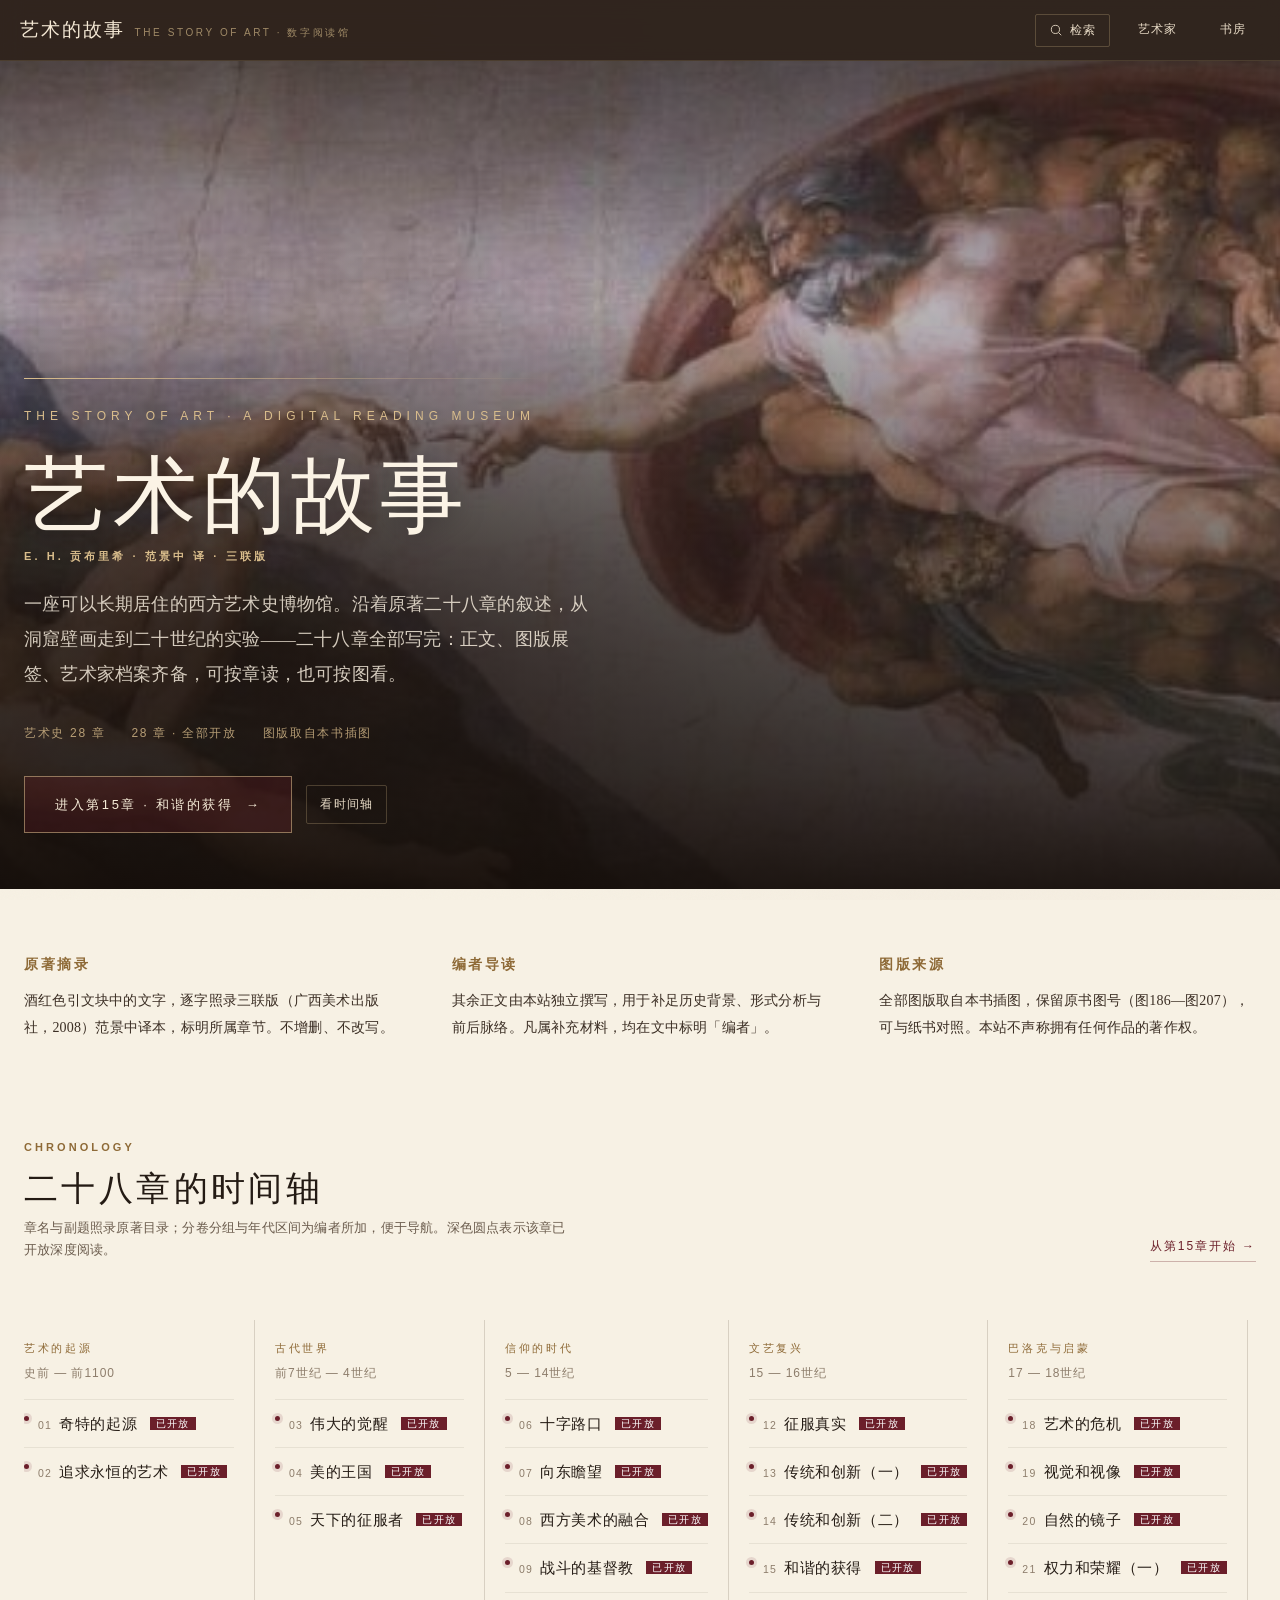
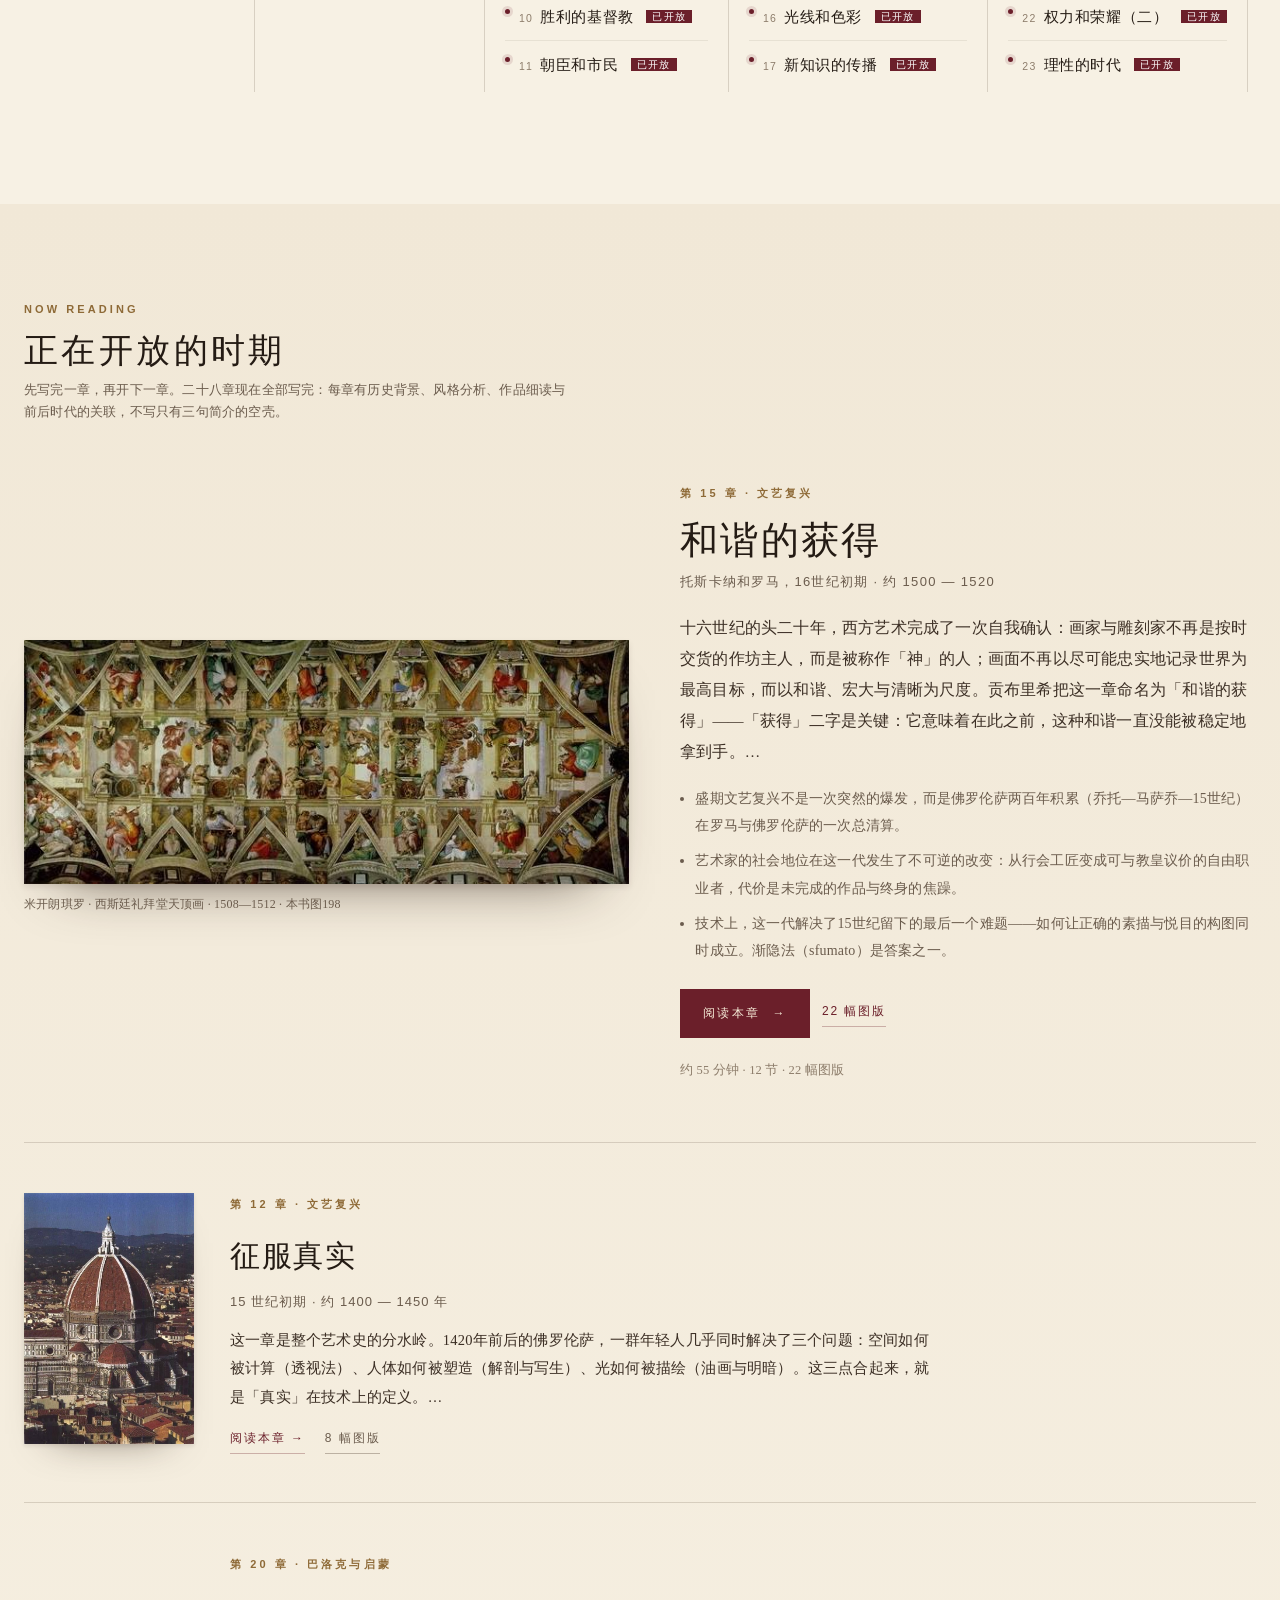
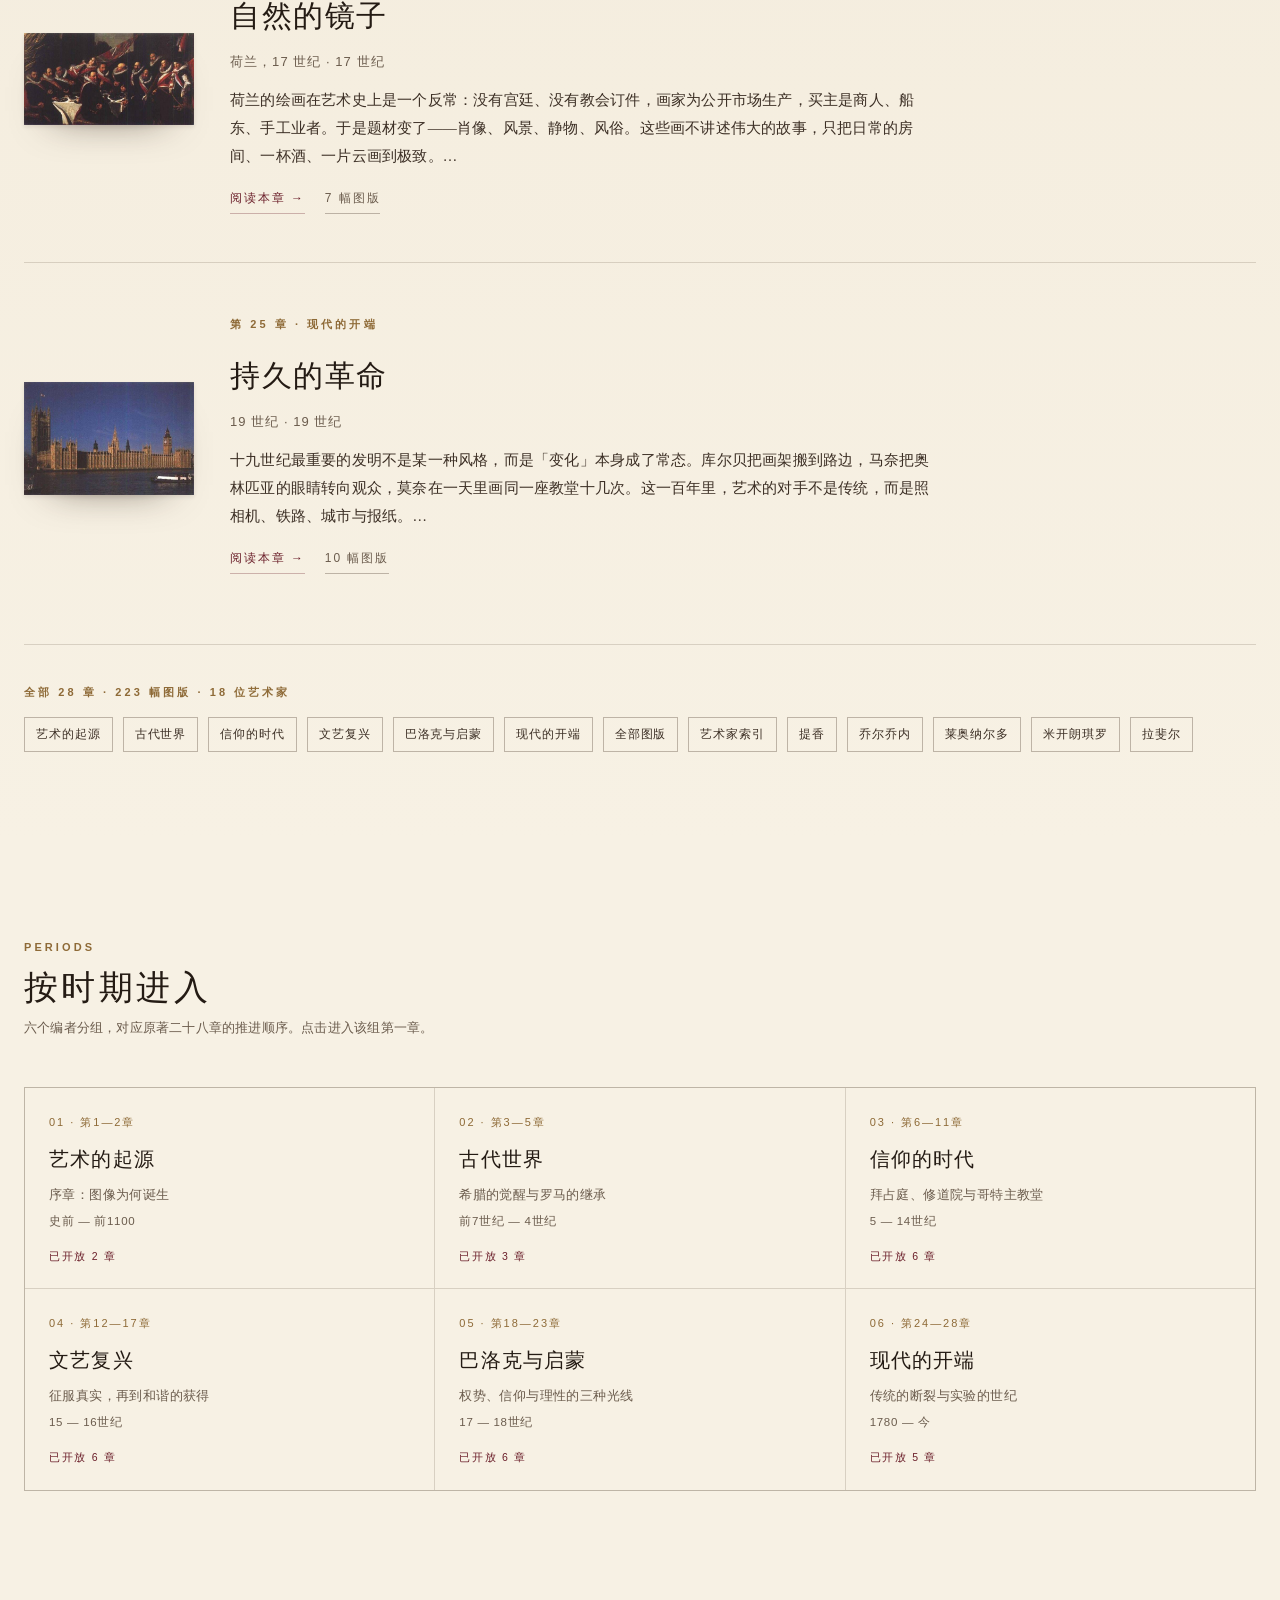
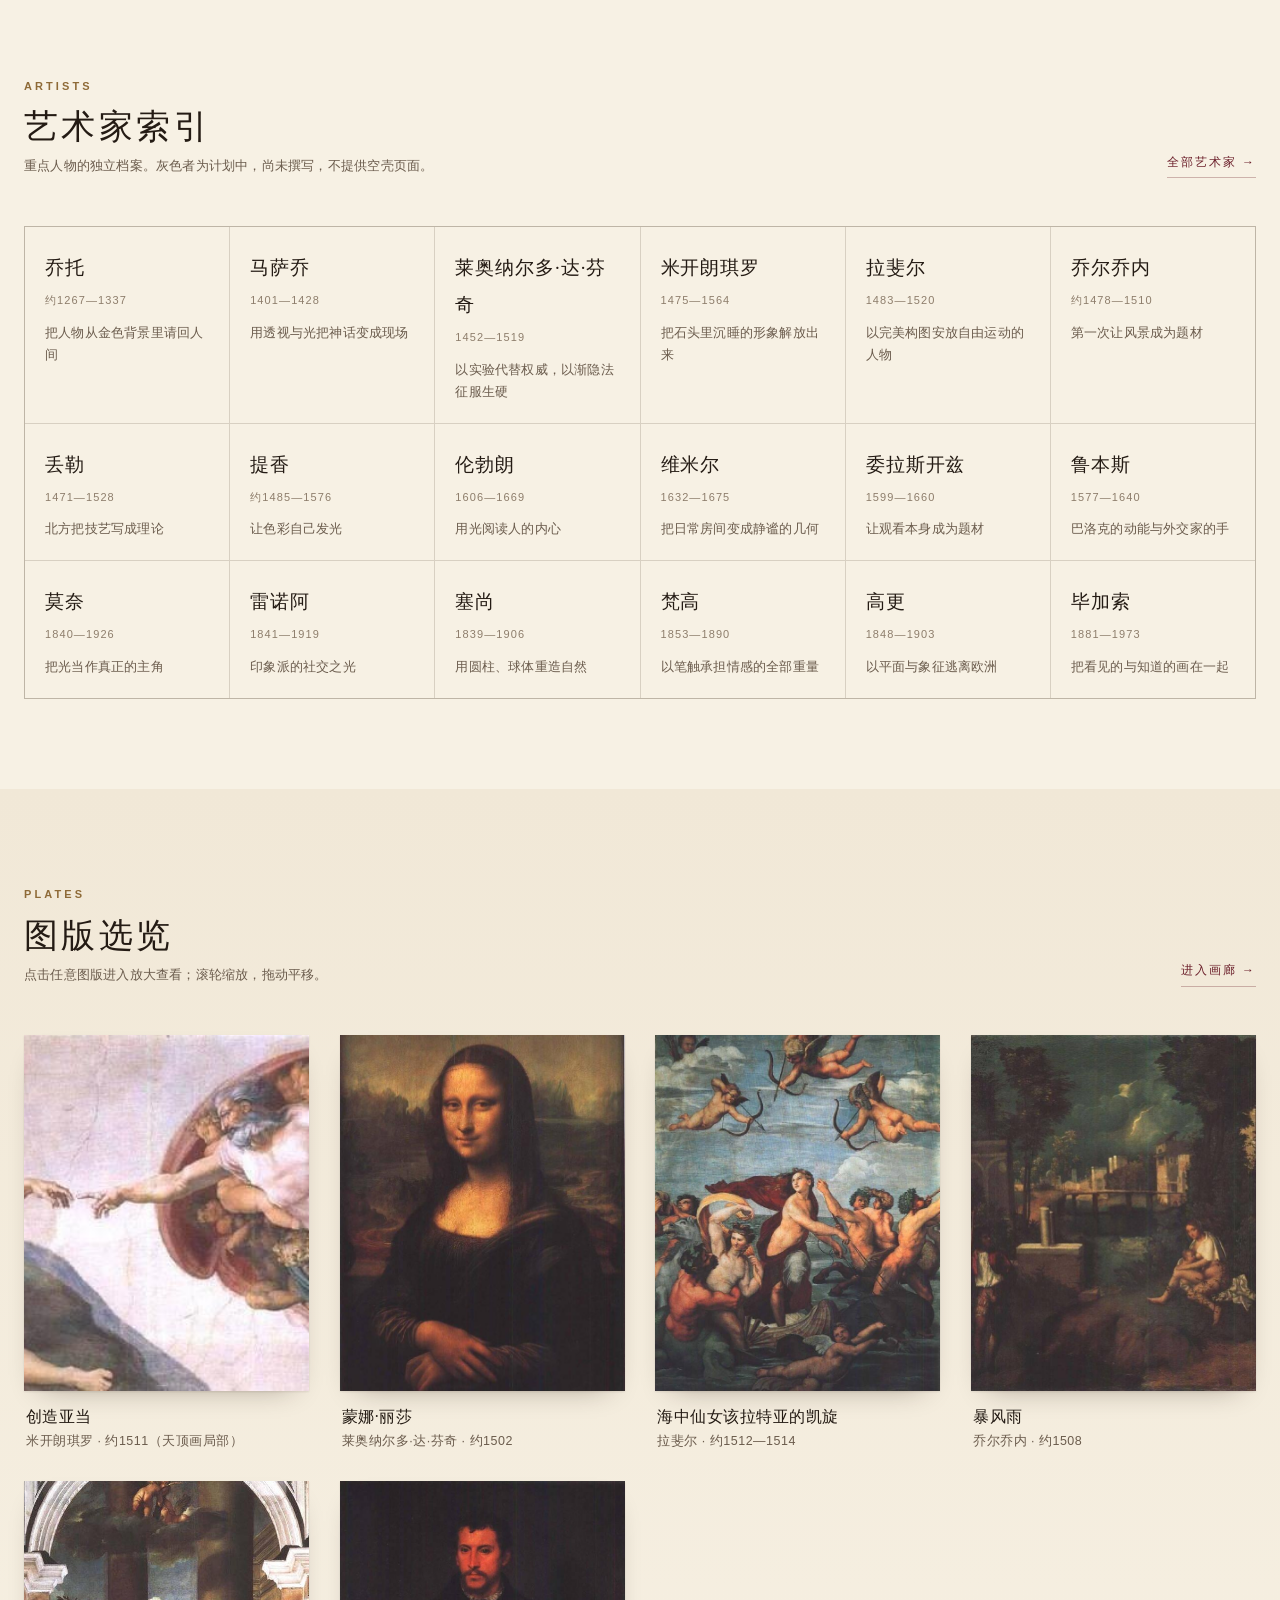
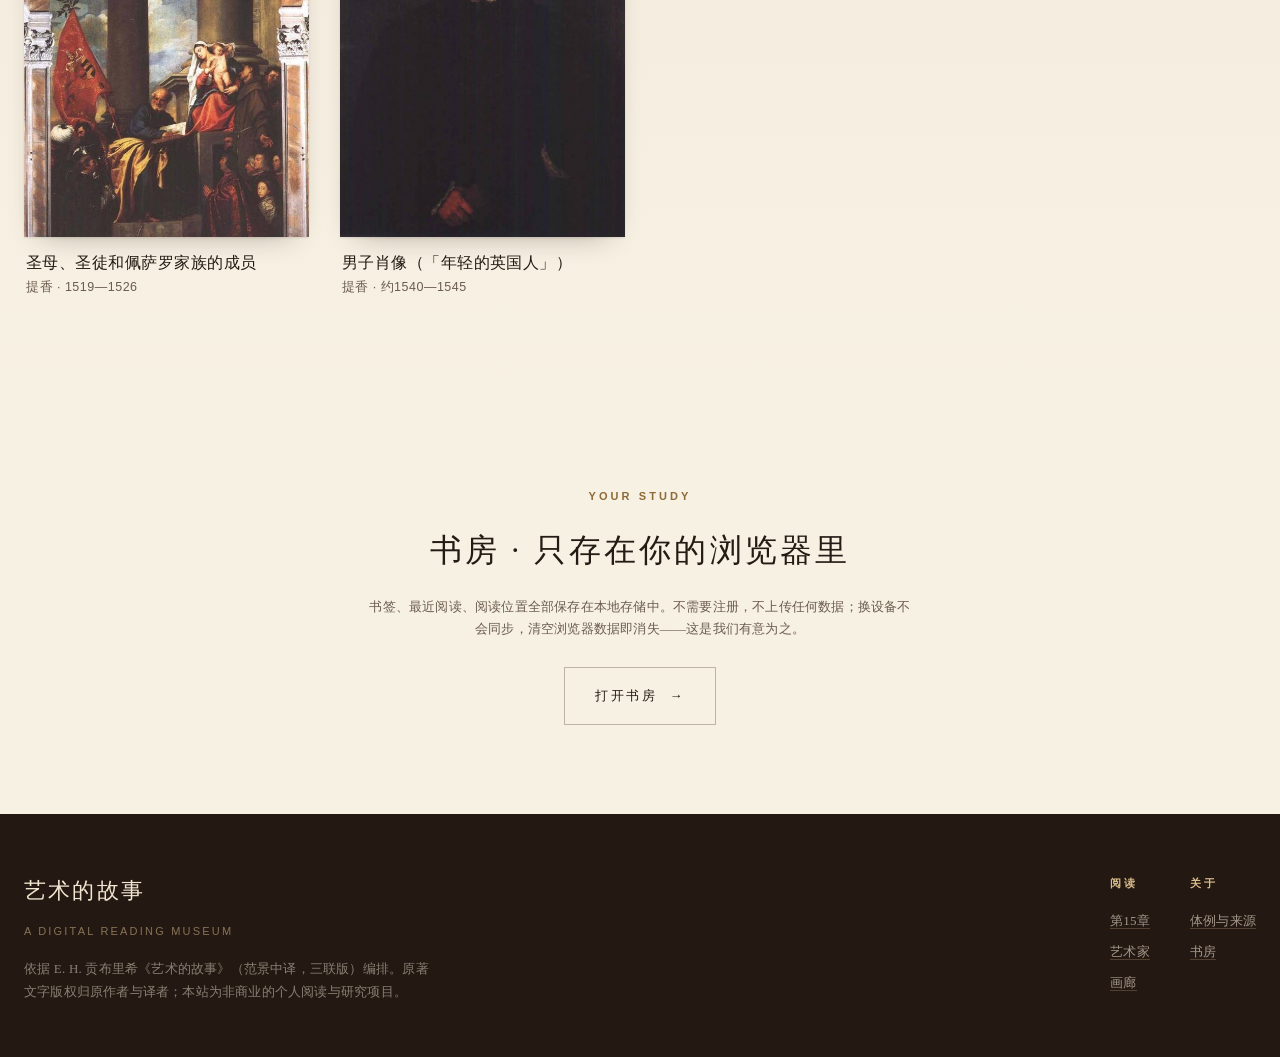
==== index.html @ c61e233a "《艺术的故事》数字阅读馆：二十八章全文与 223 幅图版 - 28 章正文约 6.4 万字：第15、16章为精读（含原著逐字引文），其余二十六章为导读 - 223 幅图版逐幅编目（作者、年代、材质、现" ====
<!DOCTYPE html>
<html lang="zh-CN">
<head>
<meta charset="utf-8">
<meta name="viewport" content="width=device-width,initial-scale=1,viewport-fit=cover">
<title>艺术的故事 · 西方艺术史数字阅读馆</title>
<meta name="description" content="以 E. H. 贡布里希《艺术的故事》为骨架的西方艺术史数字阅读馆：原著摘录、编者导读与博物馆图版。">
<link rel="icon" href="data:image/svg+xml,%3Csvg xmlns='http://www.w3.org/2000/svg' viewBox='0 0 32 32'%3E%3Crect width='32' height='32' fill='%23241812'/%3E%3Ctext x='16' y='23' font-family='Georgia,serif' font-size='20' fill='%23d9bd8c' text-anchor='middle'%3EA%3C/text%3E%3C/svg%3E">
<link rel="stylesheet" href="css/style.css">
</head>
<body>

<div data-topbar></div>

<!-- ============ 封面 ============ -->
<header class="hero">
  <div class="hero__bg">
    <img src="img/ch15/fig200.jpg" alt="米开朗琪罗《创造亚当》，西斯廷礼拜堂天顶画局部" fetchpriority="high">
  </div>
  <div class="hero__inner">
    <div class="hero__rule"></div>
    <p class="hero__latin">The Story of Art · A Digital Reading Museum</p>
    <h1>艺术的故事</h1>
    <p class="eyebrow eyebrow--light" style="margin:0 0 20px">E. H. 贡布里希 · 范景中 译 · 三联版</p>
    <p class="hero__lead">一座可以长期居住的西方艺术史博物馆。沿着原著二十八章的叙述，从洞窟壁画走到二十世纪的实验——二十八章全部写完：正文、图版展签、艺术家档案齐备，可按章读，也可按图看。</p>
    <div class="hero__meta">
      <span>艺术史 28 章</span>
      <span>28 章 · 全部开放</span>
      <span>图版取自本书插图</span>
    </div>
    <div style="margin-top:30px;display:flex;gap:14px;flex-wrap:wrap;align-items:center">
      <a class="cta" href="read.html?id=15">进入第15章 · 和谐的获得 <span class="cta__arrow">→</span></a>
      <a class="tbtn" href="#timeline" style="color:#e9dcc7">看时间轴</a>
    </div>
  </div>
</header>

<!-- ============ 体例说明 ============ -->
<section class="section" style="padding-top:clamp(38px,5vw,62px);padding-bottom:0">
  <div class="wrap">
    <div class="colophon">
      <div>
        <h3>原著摘录</h3>
        <p>酒红色引文块中的文字，逐字照录三联版（广西美术出版社，2008）范景中译本，标明所属章节。不增删、不改写。</p>
      </div>
      <div>
        <h3>编者导读</h3>
        <p>其余正文由本站独立撰写，用于补足历史背景、形式分析与前后脉络。凡属补充材料，均在文中标明「编者」。</p>
      </div>
      <div>
        <h3>图版来源</h3>
        <p>全部图版取自本书插图，保留原书图号（图186—图207），可与纸书对照。本站不声称拥有任何作品的著作权。</p>
      </div>
    </div>
  </div>
</section>

<!-- ============ 时间轴 ============ -->
<section class="section" id="timeline">
  <div class="wrap">
    <div class="sec-head">
      <div>
        <p class="eyebrow">Chronology</p>
        <h2>二十八章的时间轴</h2>
        <p class="small">章名与副题照录原著目录；分卷分组与年代区间为编者所加，便于导航。深色圆点表示该章已开放深度阅读。</p>
      </div>
      <a class="sec-link" href="read.html?id=15">从第15章开始 →</a>
    </div>
    <div class="timeline"><div class="tl-scroll" id="timelineScroll"></div></div>
  </div>
</section>

<!-- ============ 已开放 ============ -->
<section class="section section--tint">
  <div class="wrap">
    <div class="sec-head">
      <div>
        <p class="eyebrow">Now Reading</p>
        <h2>正在开放的时期</h2>
        <p class="small">先写完一章，再开下一章。二十八章现在全部写完：每章有历史背景、风格分析、作品细读与前后时代的关联，不写只有三句简介的空壳。</p>
      </div>
    </div>
    <div id="openChapter"></div>
  </div>
</section>

<!-- ============ 时期入口 ============ -->
<section class="section">
  <div class="wrap">
    <div class="sec-head">
      <div>
        <p class="eyebrow">Periods</p>
        <h2>按时期进入</h2>
        <p class="small">六个编者分组，对应原著二十八章的推进顺序。点击进入该组第一章。</p>
      </div>
    </div>
    <div class="periods" id="periodGrid"></div>
  </div>
</section>

<!-- ============ 继续阅读 ============ -->
<section class="section" id="continueSection" style="display:none;padding-top:0">
  <div class="wrap">
    <div class="sec-head">
      <div>
        <p class="eyebrow">Continue</p>
        <h2>继续阅读</h2>
      </div>
      <a class="sec-link" href="study.html">书房 →</a>
    </div>
    <div id="continueList"></div>
  </div>
</section>

<!-- ============ 艺术家 ============ -->
<section class="section">
  <div class="wrap">
    <div class="sec-head">
      <div>
        <p class="eyebrow">Artists</p>
        <h2>艺术家索引</h2>
        <p class="small">重点人物的独立档案。灰色者为计划中，尚未撰写，不提供空壳页面。</p>
      </div>
      <a class="sec-link" href="artists.html">全部艺术家 →</a>
    </div>
    <div class="people" id="peopleList"></div>
  </div>
</section>

<!-- ============ 作品 ============ -->
<section class="section section--tint">
  <div class="wrap">
    <div class="sec-head">
      <div>
        <p class="eyebrow">Plates</p>
        <h2>图版选览</h2>
        <p class="small">点击任意图版进入放大查看；滚轮缩放，拖动平移。</p>
      </div>
      <a class="sec-link" href="gallery.html?ch=15">进入画廊 →</a>
    </div>
    <div class="plate-grid" id="plateGrid"></div>
  </div>
</section>

<!-- ============ 书房 ============ -->
<section class="section">
  <div class="wrap wrap--narrow" style="text-align:center">
    <p class="eyebrow">Your Study</p>
    <h2 style="font-size:clamp(24px,3vw,32px);font-weight:400;letter-spacing:.1em;margin:12px 0 14px">书房 · 只存在你的浏览器里</h2>
    <p class="small" style="max-width:34rem;margin:0 auto 26px">书签、最近阅读、阅读位置全部保存在本地存储中。不需要注册，不上传任何数据；换设备不会同步，清空浏览器数据即消失——这是我们有意为之。</p>
    <a class="cta" href="study.html" style="border-color:var(--line-strong);color:var(--ink);background:none">打开书房 <span class="cta__arrow">→</span></a>
  </div>
</section>

<footer class="foot">
  <div class="foot__inner">
    <div>
      <div class="foot__t">艺术的故事</div>
      <div class="foot__s">A DIGITAL READING MUSEUM</div>
      <p class="small" style="color:rgba(240,229,211,.5);max-width:26rem;margin-top:16px">依据 E. H. 贡布里希《艺术的故事》（范景中译，三联版）编排。原著文字版权归原作者与译者；本站为非商业的个人阅读与研究项目。</p>
    </div>
    <div style="display:flex;gap:40px;flex-wrap:wrap;font-size:13px;line-height:2.4">
      <div>
        <div class="eyebrow eyebrow--light" style="margin-bottom:8px">阅读</div>
        <a href="read.html?id=15">第15章</a><br>
        <a href="artists.html">艺术家</a><br>
        <a href="gallery.html">画廊</a>
      </div>
      <div>
        <div class="eyebrow eyebrow--light" style="margin-bottom:8px">关于</div>
        <a href="about.html">体例与来源</a><br>
        <a href="study.html">书房</a>
      </div>
    </div>
  </div>
</footer>

<script src="js/data/meta.js"></script>
<script src="js/data/works-more.js"></script>
<script src="js/data/ch01-03.js"></script>
<script src="js/data/ch04-06.js"></script>
<script src="js/data/ch07-09.js"></script>
<script src="js/data/ch10-12.js"></script>
<script src="js/data/ch13-14-17.js"></script>
<script src="js/data/ch18-20.js"></script>
<script src="js/data/ch21-23.js"></script>
<script src="js/data/ch24-26.js"></script>
<script src="js/data/ch27-28.js"></script>
<script src="js/data/artists-more1.js"></script>
<script src="js/data/artists-more2.js"></script>
<script src="js/data/ch15.js"></script>
<script src="js/data/ch15-s1.js"></script>
<script src="js/data/ch15-s2.js"></script>
<script src="js/data/ch15-s3.js"></script>
<script src="js/data/ch16.js"></script>
<script src="js/data/ch16-s1.js"></script>
<script src="js/data/ch16-s2.js"></script>
<script src="js/data/artists-deep.js"></script>
<script src="js/core.js"></script>
<script src="js/page-home.js"></script>
</body>
</html>
---- css/style.css ----
/* ============================================================
   《艺术的故事》数字阅读馆 — 视觉系统
   深胡桃木 / 暖白纸 / 酒红 / 古典金；衬线排印；博物馆展签
   ============================================================ */

:root{
  --ink:#241b14;
  --ink-2:#3c2f25;
  --ink-soft:#6b5c4d;
  --ink-faint:#8d7d6b;

  --paper:#f7f1e4;
  --paper-2:#f1e8d7;
  --paper-3:#e8dbc5;

  --walnut:#241812;
  --walnut-2:#2f2017;
  --walnut-3:#3d2b1f;
  --walnut-line:rgba(217,189,140,.16);

  --burgundy:#6b1f2a;
  --burgundy-2:#521620;
  --gold:#b3894f;
  --gold-2:#d9bd8c;
  --gold-3:#8e6a37;

  --line:rgba(58,38,24,.16);
  --line-strong:rgba(58,38,24,.30);

  --serif:"Georgia","Times New Roman","Songti SC","Source Han Serif SC","Noto Serif SC","SimSun",serif;
  --sans:"Helvetica Neue","Segoe UI","PingFang SC","Microsoft YaHei",sans-serif;
  --kai:"Kaiti SC","KaiTi","STKaiti",var(--serif);

  --measure:38rem;
  --ease:cubic-bezier(.22,.61,.36,1);
}

*,*::before,*::after{box-sizing:border-box;}

html{-webkit-text-size-adjust:100%;scroll-behavior:smooth;}
@media (prefers-reduced-motion:reduce){html{scroll-behavior:auto;}}

body{
  margin:0;
  background:var(--paper);
  color:var(--ink);
  font-family:var(--serif);
  font-size:17px;
  line-height:1.95;
  letter-spacing:.012em;
  text-rendering:optimizeLegibility;
  -webkit-font-smoothing:antialiased;
}

img{max-width:100%;display:block;}
a{color:inherit;text-decoration:none;}
button{font-family:inherit;font-size:inherit;color:inherit;background:none;border:0;cursor:pointer;padding:0;}
::selection{background:rgba(107,31,42,.16);}

/* 纸纹 */
body::before{
  content:"";
  position:fixed;inset:0;
  pointer-events:none;z-index:0;
  opacity:.5;
  background-image:
    radial-gradient(circle at 18% 12%, rgba(179,137,79,.05), transparent 40%),
    radial-gradient(circle at 82% 78%, rgba(107,31,42,.04), transparent 45%),
    url("data:image/svg+xml,%3Csvg xmlns='http://www.w3.org/2000/svg' width='120' height='120'%3E%3Cfilter id='n'%3E%3CfeTurbulence type='fractalNoise' baseFrequency='.85' numOctaves='3'/%3E%3C/filter%3E%3Crect width='120' height='120' filter='url(%23n)' opacity='.05'/%3E%3C/svg%3E");
}

/* ---------- 通用排印 ---------- */
.eyebrow{
  font-family:var(--sans);
  font-size:11px;
  letter-spacing:.28em;
  text-transform:uppercase;
  color:var(--gold-3);
  font-weight:600;
}
.eyebrow--light{color:var(--gold-2);}

.rule{height:1px;background:var(--line);border:0;margin:0;}
.rule--short{width:64px;height:1px;background:var(--gold);border:0;margin:28px 0;}

.small{font-size:13px;line-height:1.75;color:var(--ink-soft);}

/* ---------- 顶栏 ---------- */
.topbar{
  position:sticky;top:0;z-index:60;
  background:rgba(36,24,18,.94);
  backdrop-filter:blur(10px) saturate(1.1);
  border-bottom:1px solid var(--walnut-line);
  color:#efe3cf;
}
.topbar__inner{
  max-width:1600px;margin:0 auto;
  display:flex;align-items:center;gap:14px;
  padding:0 20px;height:60px;
}
.brand{display:flex;align-items:baseline;gap:10px;min-width:0;}
.brand__mark{
  font-family:var(--serif);font-size:19px;letter-spacing:.10em;
  color:#f4e8d4;white-space:nowrap;
}
.brand__sub{
  font-family:var(--sans);font-size:10px;letter-spacing:.26em;text-transform:uppercase;
  color:rgba(217,189,140,.66);white-space:nowrap;
}
.topbar__spacer{flex:1;}

.tbtn{
  display:inline-flex;align-items:center;gap:7px;
  padding:7px 13px;border:1px solid rgba(217,189,140,.26);
  color:#e9dcc7;border-radius:2px;
  font-family:var(--sans);font-size:12px;letter-spacing:.10em;
  transition:.25s var(--ease);
}
.tbtn:hover{background:rgba(217,189,140,.12);border-color:rgba(217,189,140,.5);}
.tbtn--ghost{border-color:transparent;}
.tbtn svg{width:14px;height:14px;stroke:currentColor;fill:none;stroke-width:1.5;}

.progressbar{
  position:fixed;top:0;left:0;height:2px;width:0;z-index:70;
  background:linear-gradient(90deg,var(--gold-3),var(--gold-2));
  box-shadow:0 0 12px rgba(217,189,140,.5);
  transition:width .1s linear;
}

/* ---------- 封面 ---------- */
.hero{
  position:relative;min-height:min(92vh,860px);
  background:var(--walnut);color:#f6ecdc;
  display:flex;align-items:flex-end;
  overflow:hidden;
}
.hero__bg{position:absolute;inset:0;}
.hero__bg img{
  width:100%;height:100%;object-fit:cover;
  object-position:50% 42%;
  filter:saturate(.92) contrast(1.02) brightness(.86);
  transform:scale(1.03);
}
.hero__bg::after{
  content:"";position:absolute;inset:0;
  background:
    linear-gradient(180deg,rgba(20,13,9,.66) 0%,rgba(20,13,9,.18) 30%,rgba(20,13,9,.55) 66%,rgba(20,13,9,.95) 100%),
    radial-gradient(120% 80% at 20% 70%,rgba(36,24,18,.75),transparent 60%);
}
.hero__inner{
  position:relative;z-index:2;
  max-width:1600px;margin:0 auto;width:100%;
  padding:0 24px 56px;
}
.hero__rule{width:100%;max-width:520px;height:1px;background:linear-gradient(90deg,var(--gold-2),transparent);margin-bottom:26px;}
.hero h1{
  font-size:clamp(38px,7vw,84px);
  line-height:1.06;letter-spacing:.06em;margin:0 0 6px;
  font-weight:400;color:#fbf3e5;
  text-shadow:0 2px 30px rgba(0,0,0,.4);
}
.hero__latin{
  font-family:var(--sans);font-size:clamp(10px,1.2vw,12px);
  letter-spacing:.42em;text-transform:uppercase;color:var(--gold-2);
  margin:0 0 22px;
}
.hero__lead{
  max-width:36rem;font-size:clamp(15px,1.6vw,17.5px);
  line-height:2;color:rgba(246,236,220,.84);margin:0 0 30px;
}
.hero__meta{display:flex;flex-wrap:wrap;gap:10px 26px;align-items:center;}
.hero__meta span{font-family:var(--sans);font-size:12px;letter-spacing:.14em;color:rgba(217,189,140,.8);}

.cta{
  display:inline-flex;align-items:center;gap:12px;
  padding:15px 30px;border:1px solid rgba(217,189,140,.55);
  color:#f8eeda;font-family:var(--sans);font-size:13px;letter-spacing:.2em;
  background:rgba(107,31,42,.28);
  transition:.3s var(--ease);
}
.cta:hover{background:var(--burgundy);border-color:var(--gold-2);letter-spacing:.24em;}
.cta__arrow{transition:transform .3s var(--ease);}
.cta:hover .cta__arrow{transform:translateX(4px);}

/* ---------- 通用区块 ---------- */
.wrap{max-width:1280px;margin:0 auto;padding:0 24px;}
.wrap--narrow{max-width:860px;}
.section{padding:clamp(52px,7vw,96px) 0;}
.section--tint{background:linear-gradient(180deg,var(--paper-2),var(--paper));}

.sec-head{display:flex;align-items:flex-end;justify-content:space-between;gap:24px;margin-bottom:clamp(28px,4vw,48px);}
.sec-head h2{
  font-size:clamp(24px,3vw,34px);font-weight:400;letter-spacing:.1em;margin:8px 0 0;line-height:1.3;
}
.sec-head p{margin:6px 0 0;max-width:34rem;}
.sec-link{
  font-family:var(--sans);font-size:12px;letter-spacing:.16em;color:var(--burgundy);
  border-bottom:1px solid rgba(107,31,42,.3);padding-bottom:3px;white-space:nowrap;
}
.sec-link:hover{border-color:var(--burgundy);}

/* ---------- 时间轴 ---------- */
.timeline{position:relative;padding:10px 0 4px;}
.tl-scroll{
  display:flex;gap:0;overflow-x:auto;scrollbar-width:thin;
  padding-bottom:18px;
  scroll-snap-type:x proximity;
}
.tl-scroll::-webkit-scrollbar{height:4px;}
.tl-scroll::-webkit-scrollbar-thumb{background:var(--line-strong);}
.tl-era{
  flex:0 0 auto;min-width:230px;padding:18px 20px 4px;
  border-left:1px solid var(--line);
  scroll-snap-align:start;
}
.tl-era:first-child{border-left:0;padding-left:0;}
.tl-era__name{
  font-family:var(--sans);font-size:10.5px;letter-spacing:.26em;text-transform:uppercase;
  color:var(--gold-3);margin-bottom:3px;
}
.tl-era__years{font-size:12px;color:var(--ink-faint);font-family:var(--sans);letter-spacing:.08em;margin-bottom:14px;}
.tl-item{
  display:block;padding:7px 0 7px 14px;position:relative;
  border-top:1px solid rgba(58,38,24,.08);
  transition:.2s var(--ease);
}
.tl-item::before{
  content:"";position:absolute;left:0;top:16px;width:5px;height:5px;border-radius:50%;
  background:var(--line-strong);
}
.tl-item:hover{padding-left:20px;}
.tl-item:hover .tl-item__title{color:var(--burgundy);}
.tl-item--live::before{background:var(--burgundy);box-shadow:0 0 0 3px rgba(107,31,42,.12);}
.tl-item__no{font-family:var(--sans);font-size:10.5px;letter-spacing:.12em;color:var(--ink-faint);margin-right:7px;}
.tl-item__title{font-size:15px;letter-spacing:.04em;transition:color .2s;}
.tl-item--soon .tl-item__title{color:var(--ink-faint);}
.tl-item__badge{
  font-family:var(--sans);font-size:9.5px;letter-spacing:.14em;color:#fff;
  background:var(--burgundy);padding:1px 6px;margin-left:8px;vertical-align:2px;
}
.tl-item__badge--soon{background:rgba(58,38,24,.22);}

.tl-axis{position:relative;height:26px;margin-top:6px;}
.tl-axis__line{position:absolute;left:0;right:0;top:12px;height:1px;background:var(--line-strong);}

/* ---------- 时期入口（横向索引） ---------- */
.periods{display:grid;grid-template-columns:repeat(3,1fr);gap:1px;background:var(--line);border:1px solid var(--line);}
.period{
  position:relative;padding:24px 24px 22px;
  background:var(--paper);display:flex;flex-direction:column;gap:6px;
  transition:background .25s var(--ease);
}
.period:hover{background:var(--paper-2);}
.period__no{font-family:var(--sans);font-size:11px;letter-spacing:.18em;color:var(--gold-3);}
.period__title{font-size:20px;letter-spacing:.06em;}
.period__sub{font-size:13px;color:var(--ink-soft);font-family:var(--sans);letter-spacing:.03em;line-height:1.6;}
.period__state{
  margin-top:10px;font-family:var(--sans);font-size:10.5px;letter-spacing:.16em;
  color:var(--burgundy);
}
.period--soon .period__title{color:var(--ink-soft);}
.period--soon .period__state{color:var(--ink-faint);}
a.period:hover .period__title{color:var(--burgundy);}

/* ---------- 卡片：作品 / 艺术家（克制的展签式） ---------- */
.plate-grid{display:grid;grid-template-columns:repeat(auto-fill,minmax(260px,1fr));gap:clamp(18px,2.4vw,34px);}
.plate{cursor:pointer;background:none;border:0;text-align:left;padding:0;display:block;}
.plate__frame{
  position:relative;overflow:hidden;background:#e6dac6;
  box-shadow:0 1px 2px rgba(40,25,15,.10),0 12px 28px -18px rgba(40,25,15,.45);
}
.plate__frame img{
  width:100%;height:100%;object-fit:cover;
  transition:transform .7s var(--ease),filter .5s;
}
.plate:hover .plate__frame img{transform:scale(1.035);}
.plate__frame--contain img{object-fit:contain;background:#efe6d4;}
.plate__cap{padding:14px 2px 0;}
.plate__t{font-size:16px;letter-spacing:.03em;line-height:1.5;}
.plate__a{font-size:12.5px;color:var(--ink-soft);font-family:var(--sans);letter-spacing:.04em;margin-top:4px;}

/* ---------- 首页艺术家条目 ---------- */
.people{display:grid;grid-template-columns:repeat(auto-fill,minmax(200px,1fr));gap:1px;background:var(--line);border:1px solid var(--line);}
.person{
  background:var(--paper);padding:22px 20px 20px;display:flex;flex-direction:column;gap:4px;
  transition:background .3s;
}
.person:hover{background:var(--paper-2);}
.person__name{font-size:19px;letter-spacing:.05em;}
.person__life{font-family:var(--sans);font-size:11px;letter-spacing:.1em;color:var(--ink-faint);}
.person__tag{font-size:13px;color:var(--ink-soft);margin-top:6px;line-height:1.7;}

/* ---------- 说明 / 凡例 ---------- */
.colophon{display:grid;grid-template-columns:repeat(auto-fit,minmax(240px,1fr));gap:clamp(24px,4vw,56px);}
.colophon h3{font-size:14px;letter-spacing:.18em;font-family:var(--sans);color:var(--gold-3);margin:0 0 10px;font-weight:600;}
.colophon p{font-size:14px;line-height:1.9;color:var(--ink-2);margin:0;}

/* ---------- 页脚 ---------- */
.foot{background:var(--walnut);color:rgba(240,229,211,.62);padding:56px 0 40px;margin-top:0;}
.foot__inner{max-width:1280px;margin:0 auto;padding:0 24px;display:flex;flex-wrap:wrap;gap:28px;justify-content:space-between;align-items:flex-start;}
.foot__t{font-size:22px;letter-spacing:.1em;color:#f2e6d2;}
.foot__s{font-family:var(--sans);font-size:11px;letter-spacing:.2em;color:rgba(217,189,140,.55);margin-top:8px;}
.foot a{border-bottom:1px solid rgba(217,189,140,.25);}
.foot a:hover{color:var(--gold-2);}

/* ============================================================
   阅读页
   ============================================================ */
.read-top{
  position:sticky;top:0;z-index:60;background:rgba(247,241,228,.94);
  backdrop-filter:blur(10px);border-bottom:1px solid var(--line);
}
.read-top__inner{
  max-width:1600px;margin:0 auto;padding:0 20px;height:62px;
  display:flex;align-items:center;gap:16px;
}
.read-top__back{font-family:var(--sans);font-size:12px;letter-spacing:.14em;color:var(--ink-soft);display:inline-flex;gap:8px;align-items:center;}
.read-top__back:hover{color:var(--burgundy);}
.read-top__title{font-size:15px;letter-spacing:.08em;color:var(--ink-2);}
.read-top__title span{color:var(--ink-faint);font-family:var(--sans);font-size:11.5px;letter-spacing:.1em;margin-left:8px;}
.read-top__tools{margin-left:auto;display:flex;gap:8px;align-items:center;}
.icon-btn{
  width:36px;height:36px;display:inline-flex;align-items:center;justify-content:center;
  border:1px solid transparent;border-radius:2px;transition:.2s;color:var(--ink-2);
}
.icon-btn:hover{background:rgba(58,38,24,.06);border-color:var(--line);}
.icon-btn svg{width:17px;height:17px;stroke:currentColor;fill:none;stroke-width:1.6;stroke-linecap:round;stroke-linejoin:round;}
.icon-btn.is-on{color:var(--burgundy);}
.icon-btn.is-on svg{fill:rgba(107,31,42,.14);}

.reader{
  display:grid;grid-template-columns:250px minmax(0,1fr) 288px;
  gap:0;max-width:1560px;margin:0 auto;align-items:start;
  position:relative;z-index:1;
}
.rail-l,.rail-r{position:sticky;top:62px;height:calc(100vh - 62px);overflow-y:auto;padding:34px 22px 60px;}
.rail-l{border-right:1px solid var(--line);}
.rail-r{border-left:1px solid var(--line);}
.rail-l::-webkit-scrollbar,.rail-r::-webkit-scrollbar{width:4px;}
.rail-l::-webkit-scrollbar-thumb,.rail-r::-webkit-scrollbar-thumb{background:rgba(58,38,24,.18);}

.rail__label{
  font-family:var(--sans);font-size:10px;letter-spacing:.26em;text-transform:uppercase;
  color:var(--gold-3);margin-bottom:14px;
}
.nav-group{margin-bottom:22px;}
.nav-group__t{
  font-family:var(--sans);font-size:10.5px;letter-spacing:.2em;color:var(--ink-faint);
  padding:0 0 6px;border-bottom:1px solid var(--line);margin-bottom:6px;
}
.nav-item{
  display:block;padding:7px 8px 7px 10px;font-size:13.5px;line-height:1.6;
  border-left:2px solid transparent;color:var(--ink-2);transition:.18s;
}
.nav-item:hover{background:rgba(58,38,24,.05);color:var(--ink);}
.nav-item.is-active{border-left-color:var(--burgundy);background:rgba(107,31,42,.055);color:var(--burgundy);font-weight:600;}
.nav-item__no{font-family:var(--sans);font-size:10px;color:var(--ink-faint);margin-right:6px;letter-spacing:.08em;}
.nav-item--soon{color:var(--ink-faint);cursor:default;display:flex;justify-content:space-between;align-items:center;}
.nav-item--soon:hover{background:none;color:var(--ink-faint);}
.nav-item__soon{font-family:var(--sans);font-size:9px;letter-spacing:.1em;opacity:.7;}

/* 目录（本章） */
.toc-item{display:block;font-size:13px;padding:5px 0 5px 10px;color:var(--ink-soft);border-left:1px solid var(--line);line-height:1.65;}
.toc-item:hover{color:var(--burgundy);border-left-color:var(--gold);}
.toc-item.is-active{color:var(--burgundy);border-left-color:var(--burgundy);}

.article{max-width:760px;margin:0 auto;padding:clamp(30px,5vw,64px) clamp(20px,4vw,52px) 120px;}
.article__head{margin-bottom:clamp(30px,4vw,52px);}
.article__no{
  font-family:var(--sans);font-size:11px;letter-spacing:.3em;color:var(--gold-3);margin-bottom:16px;
}
.article__title{
  font-size:clamp(30px,4.6vw,46px);line-height:1.28;letter-spacing:.06em;font-weight:400;margin:0 0 12px;
}
.article__sub{
  font-family:var(--sans);font-size:13px;letter-spacing:.14em;color:var(--ink-soft);margin:0 0 22px;
}
.article__lede{
  font-size:clamp(16px,1.7vw,18px);line-height:2.05;color:var(--ink-2);
  border-left:2px solid var(--gold);padding-left:20px;margin:0;
}

.article h2{
  font-size:clamp(21px,2.6vw,26px);font-weight:400;letter-spacing:.08em;line-height:1.5;
  margin:clamp(48px,6vw,74px) 0 22px;padding-bottom:12px;border-bottom:1px solid var(--line);
  scroll-margin-top:80px;
}
.article h2 .h2-no{
  font-family:var(--sans);font-size:11px;letter-spacing:.24em;color:var(--gold-3);
  display:block;margin-bottom:8px;
}
.article h3{
  font-size:17.5px;font-weight:600;letter-spacing:.05em;margin:36px 0 12px;color:var(--ink);
}
.article p{margin:0 0 1.35em;text-align:justify;}
.article p + p{text-indent:0;}
.article strong{font-weight:600;color:var(--ink);}
.article em{font-style:normal;background:linear-gradient(transparent 62%,rgba(179,137,79,.24) 62%);}
.article a.ref{color:var(--burgundy);border-bottom:1px solid rgba(107,31,42,.3);}
.article a.ref:hover{border-color:var(--burgundy);}
.article ul,.article ol{margin:0 0 1.4em;padding-left:1.3em;}
.article li{margin-bottom:.55em;line-height:1.95;}

/* 首字下沉 */
.article__first::first-letter{
  font-size:3.1em;line-height:.9;float:left;padding:6px 12px 0 0;color:var(--burgundy);
  font-family:var(--serif);
}

/* 原文摘录 */
.quote{
  margin:34px 0;padding:26px 26px 24px 28px;position:relative;
  background:linear-gradient(180deg,rgba(232,219,197,.5),rgba(241,232,215,.32));
  border-left:3px solid var(--burgundy);
}
.quote::before{
  content:"“";position:absolute;top:-2px;left:14px;font-size:46px;color:rgba(107,31,42,.16);
  font-family:Georgia,serif;line-height:1;
}
.quote__text{
  font-family:var(--kai);font-size:17.5px;line-height:2.05;color:var(--ink-2);margin:0;
  position:relative;z-index:1;text-align:justify;
}
.quote__src{
  display:block;margin-top:14px;font-family:var(--sans);font-size:11px;letter-spacing:.12em;
  color:var(--ink-faint);
}
.quote__src b{color:var(--burgundy);font-weight:600;}

/* 编者按 / 区分提示 */
.aside-note{
  margin:30px 0;padding:18px 22px;border:1px solid var(--line);
  background:rgba(255,252,245,.6);font-size:14.5px;line-height:1.95;color:var(--ink-2);
}
.aside-note__t{
  font-family:var(--sans);font-size:10px;letter-spacing:.2em;color:var(--gold-3);
  display:block;margin-bottom:8px;
}

/* 图版（博物馆展签） */
figure.plate-big{margin:44px 0;position:relative;}
figure.plate-big .frame{
  background:#ece1ce;padding:0;box-shadow:0 2px 4px rgba(40,25,15,.08),0 22px 44px -28px rgba(40,25,15,.6);
  cursor:zoom-in;position:relative;overflow:hidden;
}
figure.plate-big img{width:100%;height:auto;}
figure.plate-big .frame::after{
  content:"放大";position:absolute;right:10px;bottom:10px;
  font-family:var(--sans);font-size:9.5px;letter-spacing:.2em;color:#f7efe0;
  background:rgba(36,24,18,.6);padding:4px 8px;opacity:0;transition:.3s;
}
figure.plate-big .frame:hover::after{opacity:1;}
figcaption{
  margin-top:12px;padding-top:11px;border-top:1px solid var(--line);
  font-size:13px;line-height:1.8;color:var(--ink-soft);
  display:grid;grid-template-columns:1fr auto;gap:4px 16px;
}
figcaption .cap-t{font-size:14.5px;color:var(--ink);letter-spacing:.02em;}
figcaption .cap-m{font-family:var(--sans);font-size:11.5px;letter-spacing:.03em;color:var(--ink-faint);}
figcaption .cap-fig{
  font-family:var(--sans);font-size:10.5px;letter-spacing:.12em;color:var(--gold-3);
  white-space:nowrap;text-align:right;
}
figure.plate-big figcaption{grid-template-columns:1fr;}

/* 双图并置 */
.duo{display:grid;grid-template-columns:1fr 1fr;gap:18px;margin:38px 0;}
.duo figure{margin:0;}
.duo .frame{background:#ece1ce;cursor:zoom-in;}
.duo figcaption{font-size:12px;grid-template-columns:1fr;}
.duo .cap-t{font-size:13px;}

/* 展签表 */
.label-table{width:100%;border-collapse:collapse;margin:26px 0;font-size:13.5px;line-height:1.85;}
.label-table th,.label-table td{
  text-align:left;padding:9px 10px 9px 0;vertical-align:top;
  border-bottom:1px solid var(--line);
}
.label-table th{
  font-family:var(--sans);font-size:10px;letter-spacing:.14em;color:var(--gold-3);
  font-weight:600;width:74px;white-space:nowrap;
}
.label-table tr:first-child th,.label-table tr:first-child td{
  font-family:var(--sans);font-size:10.5px;letter-spacing:.12em;color:var(--ink-soft);
  border-bottom:1px solid var(--line-strong);padding-bottom:10px;white-space:normal;
}
.label-table tr:first-child td strong{font-weight:600;color:var(--ink);}

/* 本章人物 / 作品 推荐条 */
.chip-row{display:flex;flex-wrap:wrap;gap:8px;margin:22px 0 0;}
.chip{
  font-family:var(--sans);font-size:11.5px;letter-spacing:.08em;color:var(--ink-2);
  border:1px solid var(--line-strong);padding:5px 11px;transition:.2s;
}
.chip:hover{background:var(--burgundy);color:#f8eeda;border-color:var(--burgundy);}

/* 右栏 */
.rail-card{margin-bottom:28px;}
.rail-card__t{
  font-family:var(--sans);font-size:10px;letter-spacing:.22em;text-transform:uppercase;
  color:var(--gold-3);padding-bottom:8px;border-bottom:1px solid var(--line);margin-bottom:10px;
}
.rail-person{display:block;padding:7px 0 8px;}
.rail-person__n{display:block;font-size:14px;letter-spacing:.03em;line-height:1.5;}
.rail-person__d{display:block;font-family:var(--sans);font-size:10.5px;color:var(--ink-faint);letter-spacing:.06em;margin-top:1px;}
.rail-work{display:flex;gap:10px;padding:9px 0;align-items:center;border-bottom:1px solid rgba(58,38,24,.07);}
.rail-work img{width:46px;height:46px;object-fit:cover;background:#e6dac6;flex:0 0 auto;}
.rail-work__t{font-size:13px;line-height:1.5;display:-webkit-box;-webkit-line-clamp:2;-webkit-box-orient:vertical;overflow:hidden;}
.rail-work__a{font-family:var(--sans);font-size:10.5px;color:var(--ink-faint);}
.rail-fact{font-size:12.5px;line-height:1.85;color:var(--ink-soft);}
.rail-fact b{display:block;font-family:var(--sans);font-size:10px;letter-spacing:.14em;color:var(--gold-3);margin-bottom:2px;font-weight:600;}

/* 章末导航 */
.ch-end{margin-top:70px;padding-top:26px;border-top:1px solid var(--line-strong);display:flex;justify-content:space-between;gap:16px;flex-wrap:wrap;}
.ch-end a{max-width:46%;}
.ch-end__dir{font-family:var(--sans);font-size:10px;letter-spacing:.2em;color:var(--gold-3);display:block;margin-bottom:6px;}
.ch-end__t{font-size:17px;letter-spacing:.04em;}
.ch-end a:hover .ch-end__t{color:var(--burgundy);}

/* ============================================================
   画廊 / 灯箱
   ============================================================ */
.gallery-page{background:#150f0b;color:#efe3cf;min-height:100vh;}
.gallery-hero{padding:70px 24px 30px;max-width:1280px;margin:0 auto;border-bottom:1px solid rgba(217,189,140,.14);}
.gallery-hero h1{font-size:clamp(26px,4vw,40px);font-weight:400;letter-spacing:.12em;margin:10px 0 8px;color:#f7ecda;}
.gallery-hero p{color:rgba(239,227,207,.62);font-size:14px;max-width:40rem;line-height:1.9;}

.gal-filter{max-width:1280px;margin:0 auto;padding:22px 24px;display:flex;gap:10px;flex-wrap:wrap;align-items:center;border-bottom:1px solid rgba(217,189,140,.1);}
.gal-chip{
  font-family:var(--sans);font-size:11.5px;letter-spacing:.1em;color:rgba(239,227,207,.8);
  border:1px solid rgba(217,189,140,.22);padding:6px 13px;transition:.2s;
}
.gal-chip:hover,.gal-chip.is-active{color:#1d130d;background:var(--gold-2);border-color:var(--gold-2);}

.gal{max-width:1180px;margin:0 auto;padding:clamp(30px,5vw,64px) 24px 100px;}
.gal-work{margin:0 0 clamp(56px,9vw,120px);}
.gal-work__img{
  cursor:zoom-in;background:#0b0806;display:flex;justify-content:center;align-items:center;
}
.gal-work__img img{
  max-height:80vh;width:auto;max-width:100%;object-fit:contain;
  box-shadow:0 30px 70px -40px #000;outline:1px solid rgba(217,189,140,.10);
}
.gal-work__label{
  margin-top:22px;padding-top:16px;border-top:1px solid rgba(217,189,140,.18);
  display:grid;grid-template-columns:minmax(0,1fr) auto;gap:12px 30px;align-items:start;
}
.gal-work__t{font-size:clamp(18px,2.2vw,24px);letter-spacing:.05em;color:#f7ecda;line-height:1.5;}
.gal-work__a{font-family:var(--sans);font-size:12.5px;letter-spacing:.08em;color:var(--gold-2);margin-top:6px;}
.gal-work__d{font-family:var(--sans);font-size:11.5px;letter-spacing:.05em;color:rgba(239,227,207,.5);line-height:1.9;}
.gal-work__note{grid-column:1/-1;font-size:14.5px;line-height:1.95;color:rgba(239,227,207,.74);max-width:52rem;}
.gal-work__link{
  font-family:var(--sans);font-size:11px;letter-spacing:.16em;color:var(--gold-2);
  border-bottom:1px solid rgba(217,189,140,.35);padding-bottom:2px;white-space:nowrap;
}
.gal-work__link:hover{color:#fff;border-color:#fff;}

/* 灯箱 */
.lightbox{
  position:fixed;inset:0;z-index:100;display:none;
  background:#090604;
  padding:0;
}
.lightbox.is-open{display:flex;flex-direction:column;}
.lb-bar{
  display:flex;align-items:center;gap:14px;padding:12px 18px;
  color:rgba(239,227,207,.8);border-bottom:1px solid rgba(217,189,140,.12);
  font-family:var(--sans);font-size:12px;letter-spacing:.1em;flex:0 0 auto;
}
.lb-stage{
  flex:1;overflow:hidden;position:relative;display:flex;align-items:center;justify-content:center;
  cursor:grab;touch-action:none;
}
.lb-stage.is-drag{cursor:grabbing;}
.lb-stage img{max-width:100%;max-height:100%;transform-origin:center center;transition:transform .12s linear;user-select:none;-webkit-user-drag:none;}
.lb-cap{
  flex:0 0 auto;padding:10px 18px 16px;font-size:12.5px;color:rgba(239,227,207,.6);
  text-align:center;border-top:1px solid rgba(217,189,140,.08);line-height:1.7;
}
.lb-btn{
  width:34px;height:34px;display:inline-flex;align-items:center;justify-content:center;
  border:1px solid rgba(217,189,140,.24);color:rgba(239,227,207,.8);transition:.2s;
}
.lb-btn:hover{background:rgba(217,189,140,.14);}
.lb-btn svg{width:15px;height:15px;stroke:currentColor;fill:none;stroke-width:1.6;}
.lb-info{margin-left:auto;opacity:.6;font-size:10.5px;letter-spacing:.16em;}

/* ============================================================
   艺术家页
   ============================================================ */
.artist-hero{
  background:var(--walnut);color:#f2e6d2;padding:clamp(30px,4.5vw,58px) 0 clamp(32px,5vw,56px);
  border-bottom:1px solid var(--walnut-line);
}
.artist-hero__inner{display:grid;grid-template-columns:minmax(0,1.35fr) minmax(0,.8fr);gap:clamp(24px,5vw,60px);align-items:center;max-width:1180px;margin:0 auto;padding:0 24px;}
.artist-hero h1{font-size:clamp(32px,5vw,56px);font-weight:400;letter-spacing:.08em;margin:12px 0 4px;line-height:1.15;}
.artist-hero__life{font-family:var(--sans);font-size:12.5px;letter-spacing:.2em;color:var(--gold-2);margin-bottom:20px;}
.artist-hero__intro{font-size:16px;line-height:2;color:rgba(242,230,210,.8);max-width:34rem;}
.artist-hero__img{position:relative;}
.artist-hero__img img{width:100%;box-shadow:0 30px 60px -30px #000;}

.tl-list{position:relative;margin:30px 0;padding-left:22px;}
.tl-list::before{content:"";position:absolute;left:5px;top:8px;bottom:8px;width:1px;background:var(--line-strong);}
.tl-row{position:relative;margin-bottom:18px;display:grid;grid-template-columns:74px 1fr;gap:14px;}
.tl-row::before{content:"";position:absolute;left:-21px;top:9px;width:7px;height:7px;border-radius:50%;background:var(--paper);border:1px solid var(--burgundy);}
.tl-row__y{font-family:var(--sans);font-size:12px;letter-spacing:.06em;color:var(--burgundy);padding-top:1px;}
.tl-row__t{font-size:14.5px;line-height:1.8;color:var(--ink-2);}

/* ============================================================
   搜索浮层
   ============================================================ */
.search-layer{position:fixed;inset:0;z-index:90;display:none;background:rgba(26,17,12,.6);backdrop-filter:blur(3px);}
.search-layer.is-open{display:block;}
.search-panel{
  max-width:720px;margin:9vh auto 0;background:var(--paper);color:var(--ink);
  box-shadow:0 40px 90px -30px rgba(0,0,0,.7);max-height:80vh;display:flex;flex-direction:column;
}
.search-field{display:flex;align-items:center;gap:12px;padding:16px 20px;border-bottom:1px solid var(--line);}
.search-field svg{width:18px;height:18px;stroke:var(--ink-faint);fill:none;stroke-width:1.6;}
.search-field input{
  flex:1;border:0;background:none;outline:none;font-family:var(--serif);color:var(--ink);
  font-size:18px;color:var(--ink);letter-spacing:.03em;
}
.search-field input::placeholder{color:var(--ink-faint);}
.search-close{font-family:var(--sans);font-size:10.5px;letter-spacing:.14em;color:var(--ink-faint);border:1px solid var(--line);padding:3px 7px;}
.search-res{overflow-y:auto;padding:8px 0 18px;}
.sr-item{display:block;padding:14px 22px;border-bottom:1px solid rgba(58,38,24,.07);}
.sr-item:hover{background:rgba(232,219,197,.5);}
.sr-kind{font-family:var(--sans);font-size:9.5px;letter-spacing:.18em;color:var(--gold-3);}
.sr-t{font-size:16px;margin:3px 0 3px;letter-spacing:.03em;color:var(--ink);}
.sr-d{font-size:12.5px;color:var(--ink-soft);line-height:1.75;}
.sr-empty{padding:34px 22px;color:var(--ink-faint);font-size:14px;}

/* ============================================================
   书房
   ============================================================ */
.study-hero{padding:clamp(38px,6vw,70px) 0 26px;border-bottom:1px solid var(--line);}
.study-hero h1{font-size:clamp(28px,4vw,40px);font-weight:400;letter-spacing:.1em;margin:0 0 8px;}
#panel{max-width:900px;}
.study-tabs{display:flex;gap:0;border-bottom:1px solid var(--line);margin-bottom:30px;flex-wrap:wrap;}
.study-tab{
  font-family:var(--sans);font-size:12.5px;letter-spacing:.12em;color:var(--ink-soft);
  padding:12px 18px;border-bottom:2px solid transparent;margin-bottom:-1px;
}
.study-tab.is-active{color:var(--burgundy);border-color:var(--burgundy);}
.list-row{display:flex;gap:18px;padding:18px 0;border-bottom:1px solid var(--line);align-items:flex-start;}
.list-row img{width:74px;height:74px;object-fit:cover;background:#e6dac6;flex:0 0 auto;}
.list-row__t{font-size:16px;letter-spacing:.03em;}
.list-row__m{font-family:var(--sans);font-size:11.5px;color:var(--ink-faint);letter-spacing:.06em;margin-top:4px;}
.list-row__x{margin-left:auto;font-family:var(--sans);font-size:10.5px;letter-spacing:.12em;color:var(--ink-faint);}
.list-row__x:hover{color:var(--burgundy);}
.empty{padding:50px 0;text-align:center;color:var(--ink-faint);font-size:14px;line-height:2;}

/* ============================================================
   响应式
   ============================================================ */
.mob-only{display:none;}

@media (max-width:1180px){
  .reader{grid-template-columns:230px minmax(0,1fr);}
  .rail-r{display:none;}
  .article{max-width:720px;}
}
@media (max-width:900px){
  body{font-size:16.5px;}
  .hero{min-height:78vh;}
  .artist-hero__inner{grid-template-columns:1fr;}
  .artist-hero__img{order:-1;max-width:230px;margin:0 auto 4px;}
}
@media (max-width:820px){
  .mob-only{display:inline-flex;}
  .reader{display:block;}
  .rail-l{
    position:fixed;top:0;left:0;bottom:0;width:82vw;max-width:330px;height:100vh;
    background:var(--paper);z-index:80;border-right:1px solid var(--line);
    transform:translateX(-102%);transition:transform .34s var(--ease);
    padding:26px 20px 80px;box-shadow:20px 0 50px -30px rgba(0,0,0,.5);
  }
  .rail-l.is-open{transform:none;}
  .drawer-scrim{position:fixed;inset:0;background:rgba(26,17,12,.5);z-index:79;display:none;}
  .drawer-scrim.is-open{display:block;}
  .article{max-width:100%;padding:28px 20px 90px;}
  .article__title{font-size:30px;}
  .duo{grid-template-columns:1fr;}
  .hero__inner{padding:0 20px 40px;}
  .topbar__inner{height:56px;padding:0 12px;gap:6px;}
  .brand__sub{display:none;}
  .tbtn{padding:6px 9px;font-size:10.5px;letter-spacing:.06em;}
  .tbtn span{display:none;}
  .tbtn--keep span{display:inline;}
  .read-top__inner{height:56px;padding:0 12px;gap:8px;}
  .read-top__back{font-size:0;gap:0;flex:0 0 auto;}
  .read-top__back svg{width:18px;height:18px;}
  .read-top__title{font-size:13.5px;letter-spacing:.04em;white-space:nowrap;overflow:hidden;text-overflow:ellipsis;min-width:0;}
  .read-top__title span{display:none;}
  .icon-btn{width:32px;height:32px;}
  .article h2{scroll-margin-top:70px;}
  .sec-head{flex-direction:column;align-items:flex-start;gap:10px;}
  .tl-era{min-width:200px;}
  .gal-work__label{grid-template-columns:1fr;}
  .quoteline{display:none;}
  figcaption{grid-template-columns:1fr;}
  figcaption .cap-fig{text-align:left;}
  .foot__inner{flex-direction:column;}
}
@media (max-width:1024px){.periods{grid-template-columns:repeat(2,1fr);}}
@media (max-width:600px){.periods{grid-template-columns:1fr;}}
@media (max-width:600px){
  .label-table{font-size:12.5px;}
  .label-table th{width:62px;font-size:9.5px;}
  .label-table tr:first-child th,.label-table tr:first-child td{font-size:9.5px;letter-spacing:.04em;}
}
@media (max-width:480px){
  .article__lede{font-size:15.5px;padding-left:14px;}
  .quote{padding:20px 18px 18px 20px;}
  .quote__text{font-size:16.5px;}
  .plate-grid{grid-template-columns:1fr 1fr;gap:14px;}
  .plate__t{font-size:14px;}
  .people{grid-template-columns:1fr 1fr;}
  .person{padding:16px 14px;}
  .person__name{font-size:16px;}
}

/* 打印 */
@media print{
  .topbar,.rail-l,.rail-r,.read-top,.foot,.progressbar,.search-layer,.lightbox{display:none!important;}
  body{background:#fff;}
  .article{max-width:none;}
}


/* ---------- 画廊筛选：三行 ---------- */
.gal-frow{
  display:flex;gap:8px;flex-wrap:wrap;align-items:center;
}
.gal-frow + .gal-frow{margin-top:8px}
.gal-chip--no{
  min-width:30px;text-align:center;padding:5px 6px !important;
  font-variant-numeric:tabular-nums;
}
.gal-hint{
  margin-left:auto;font-family:var(--sans);font-size:10.5px;letter-spacing:.1em;
  color:rgba(239,227,207,.38);
}
.gal-more{
  font-family:var(--sans);font-size:12px;letter-spacing:.16em;
  padding:13px 30px;background:none;color:var(--gold-2);cursor:pointer;
  border:1px solid rgba(217,189,140,.4);transition:.25s var(--ease);
}
.gal-more:hover{background:rgba(217,189,140,.12);color:#f6e8cd}
@media (max-width:600px){
  .gal-chip--no{min-width:26px;font-size:10px;padding:4px 4px !important}
  .gal-hint{display:none}
}
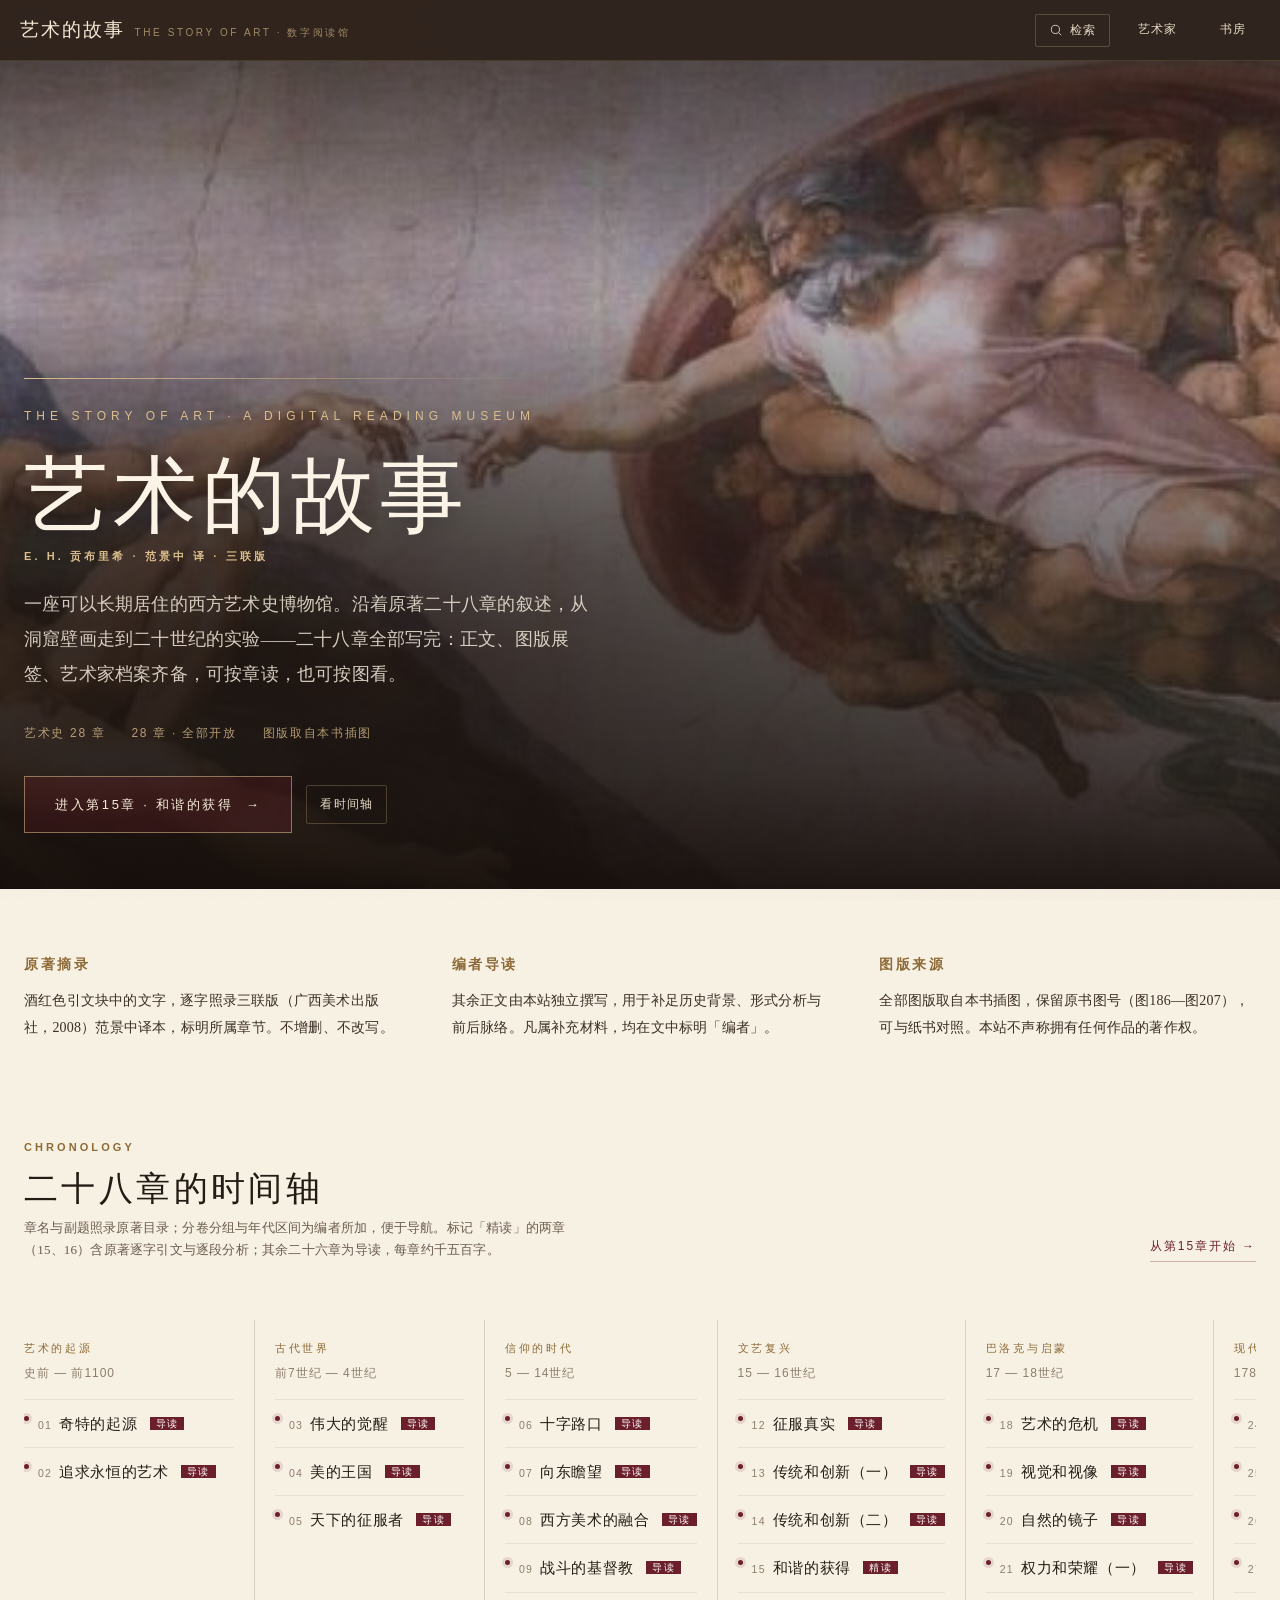
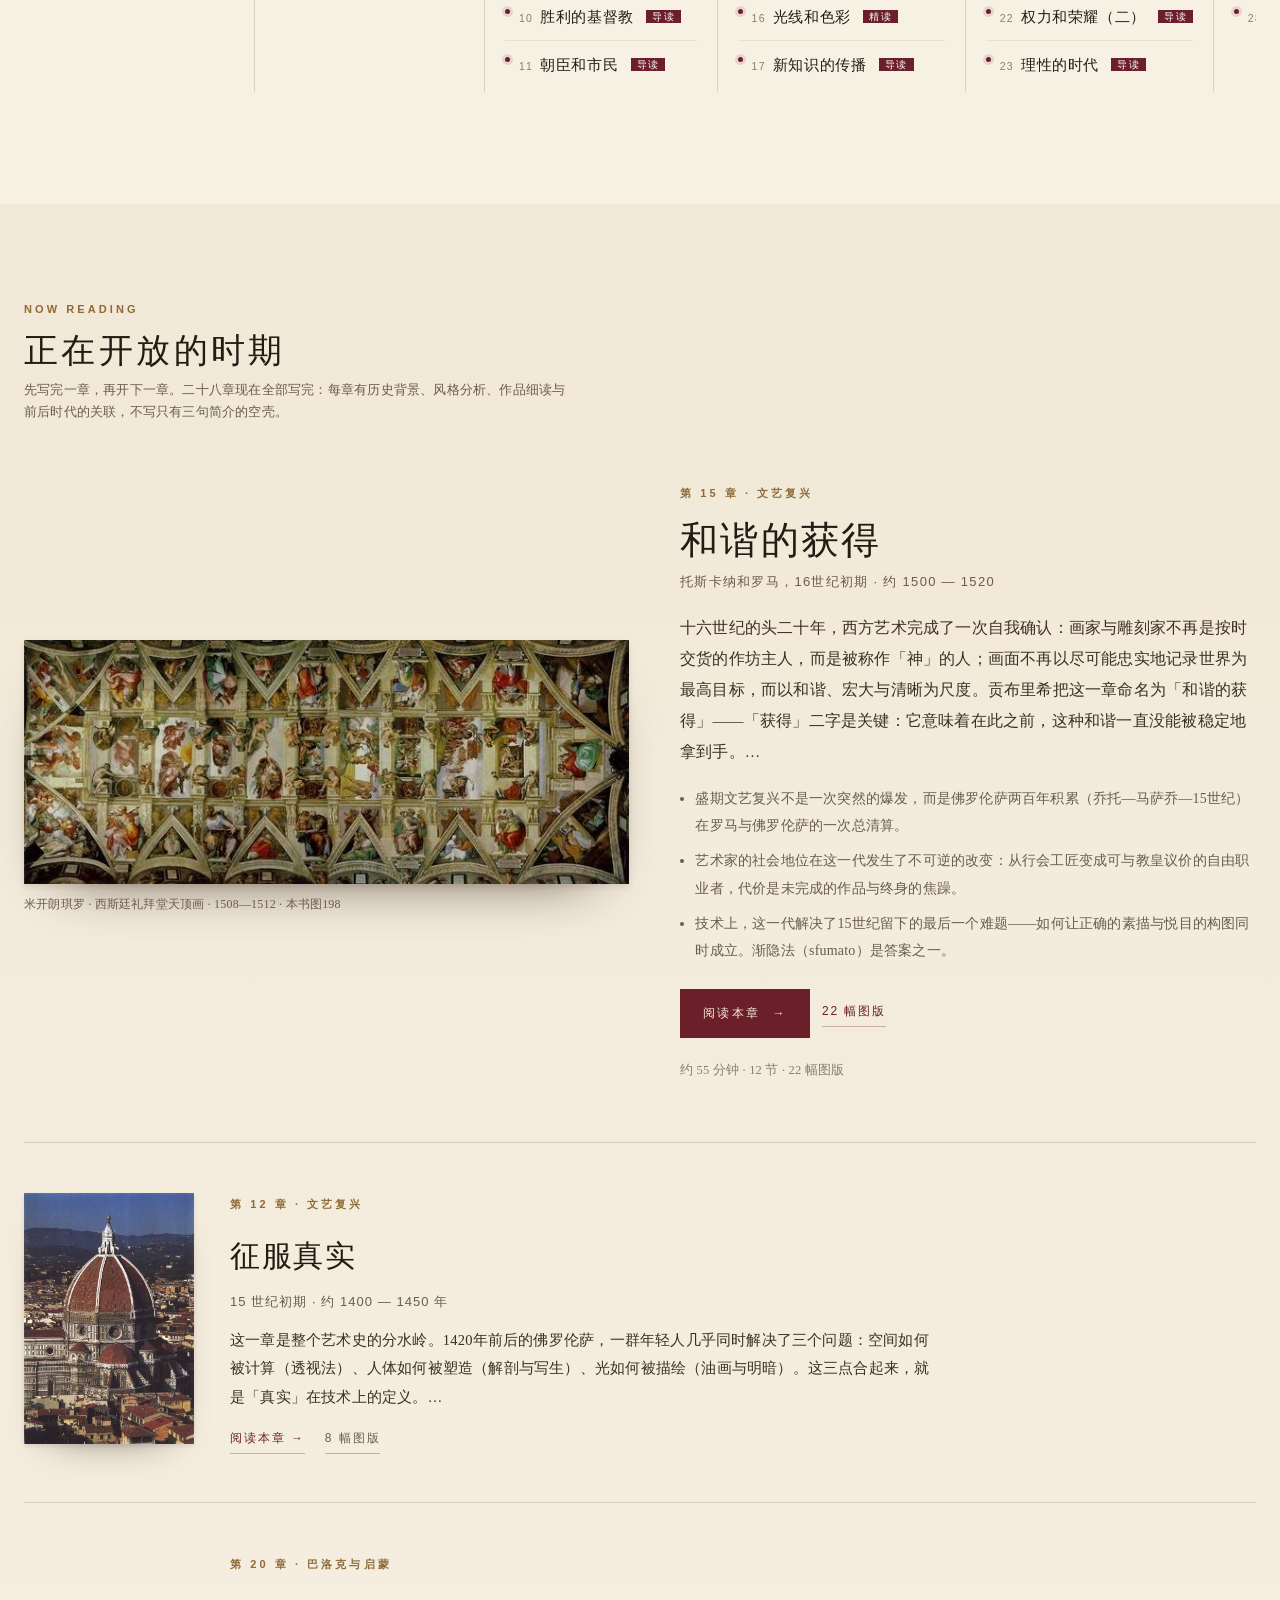
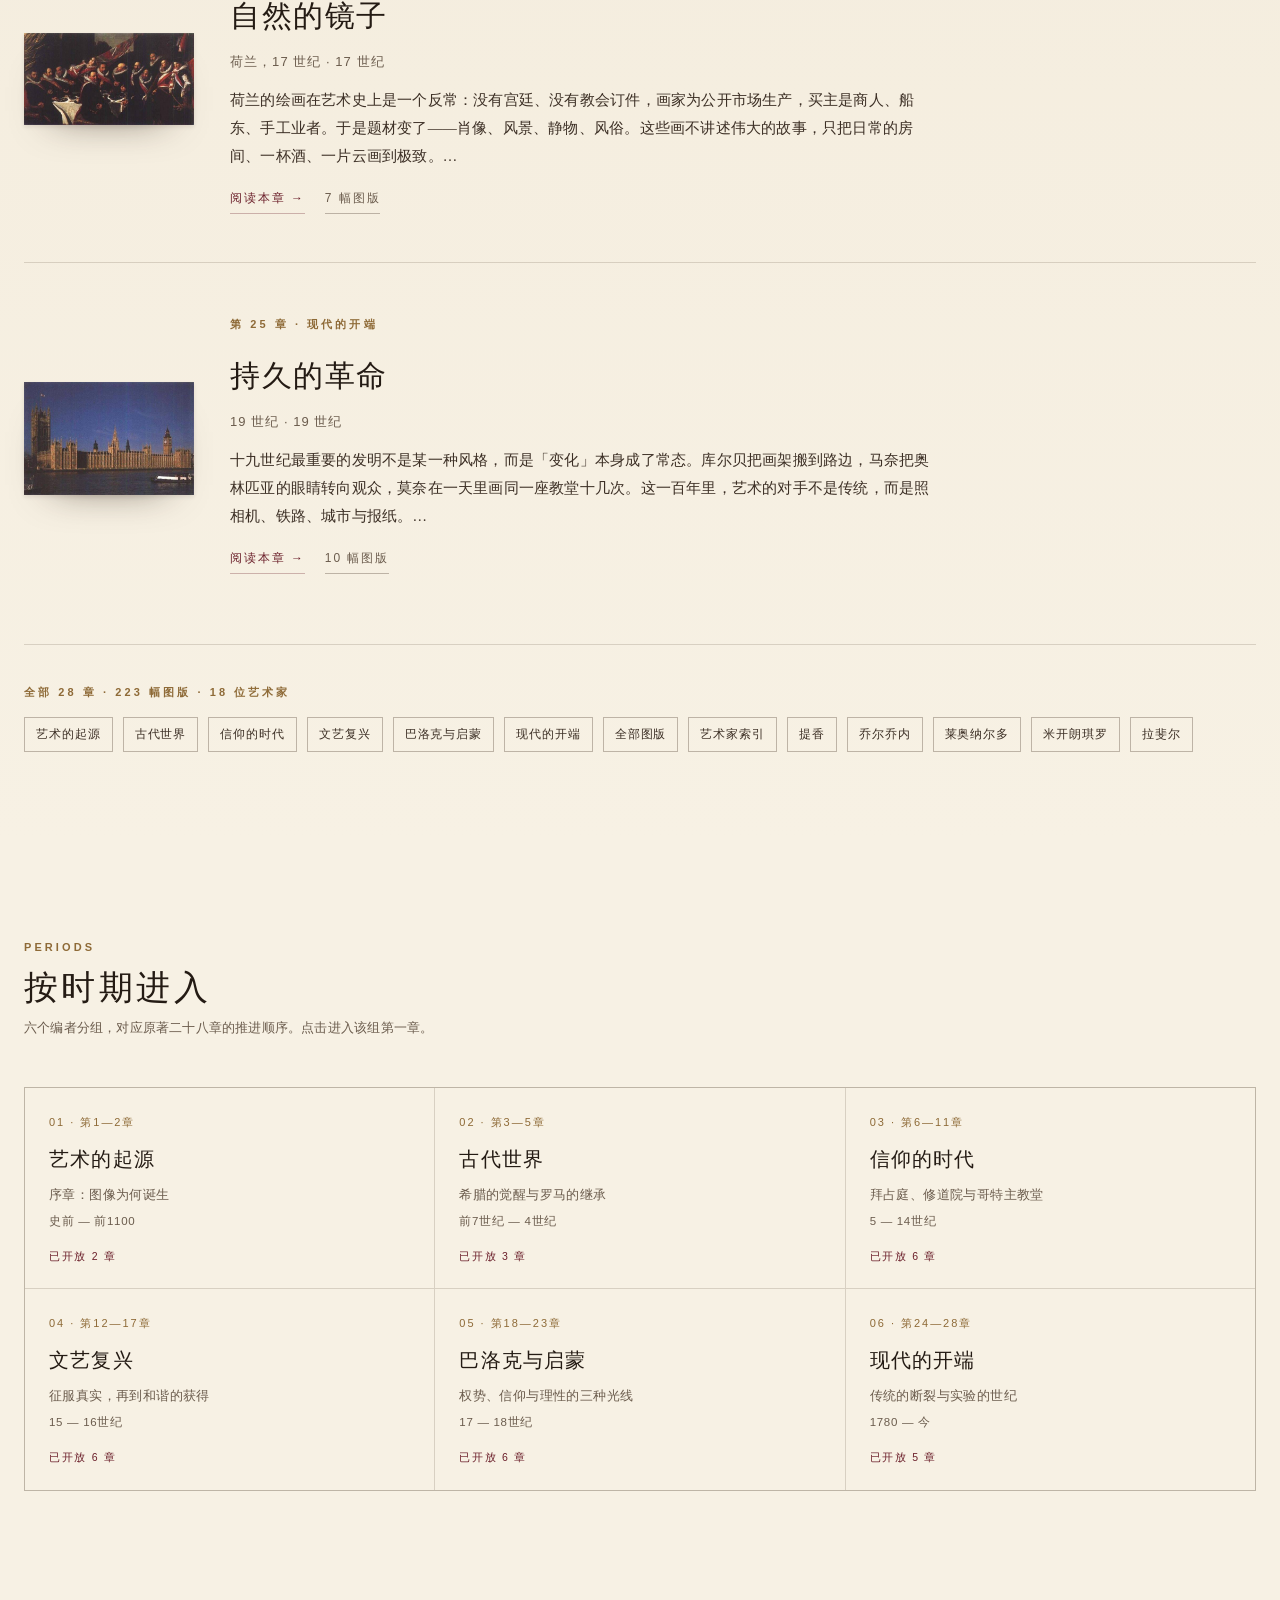
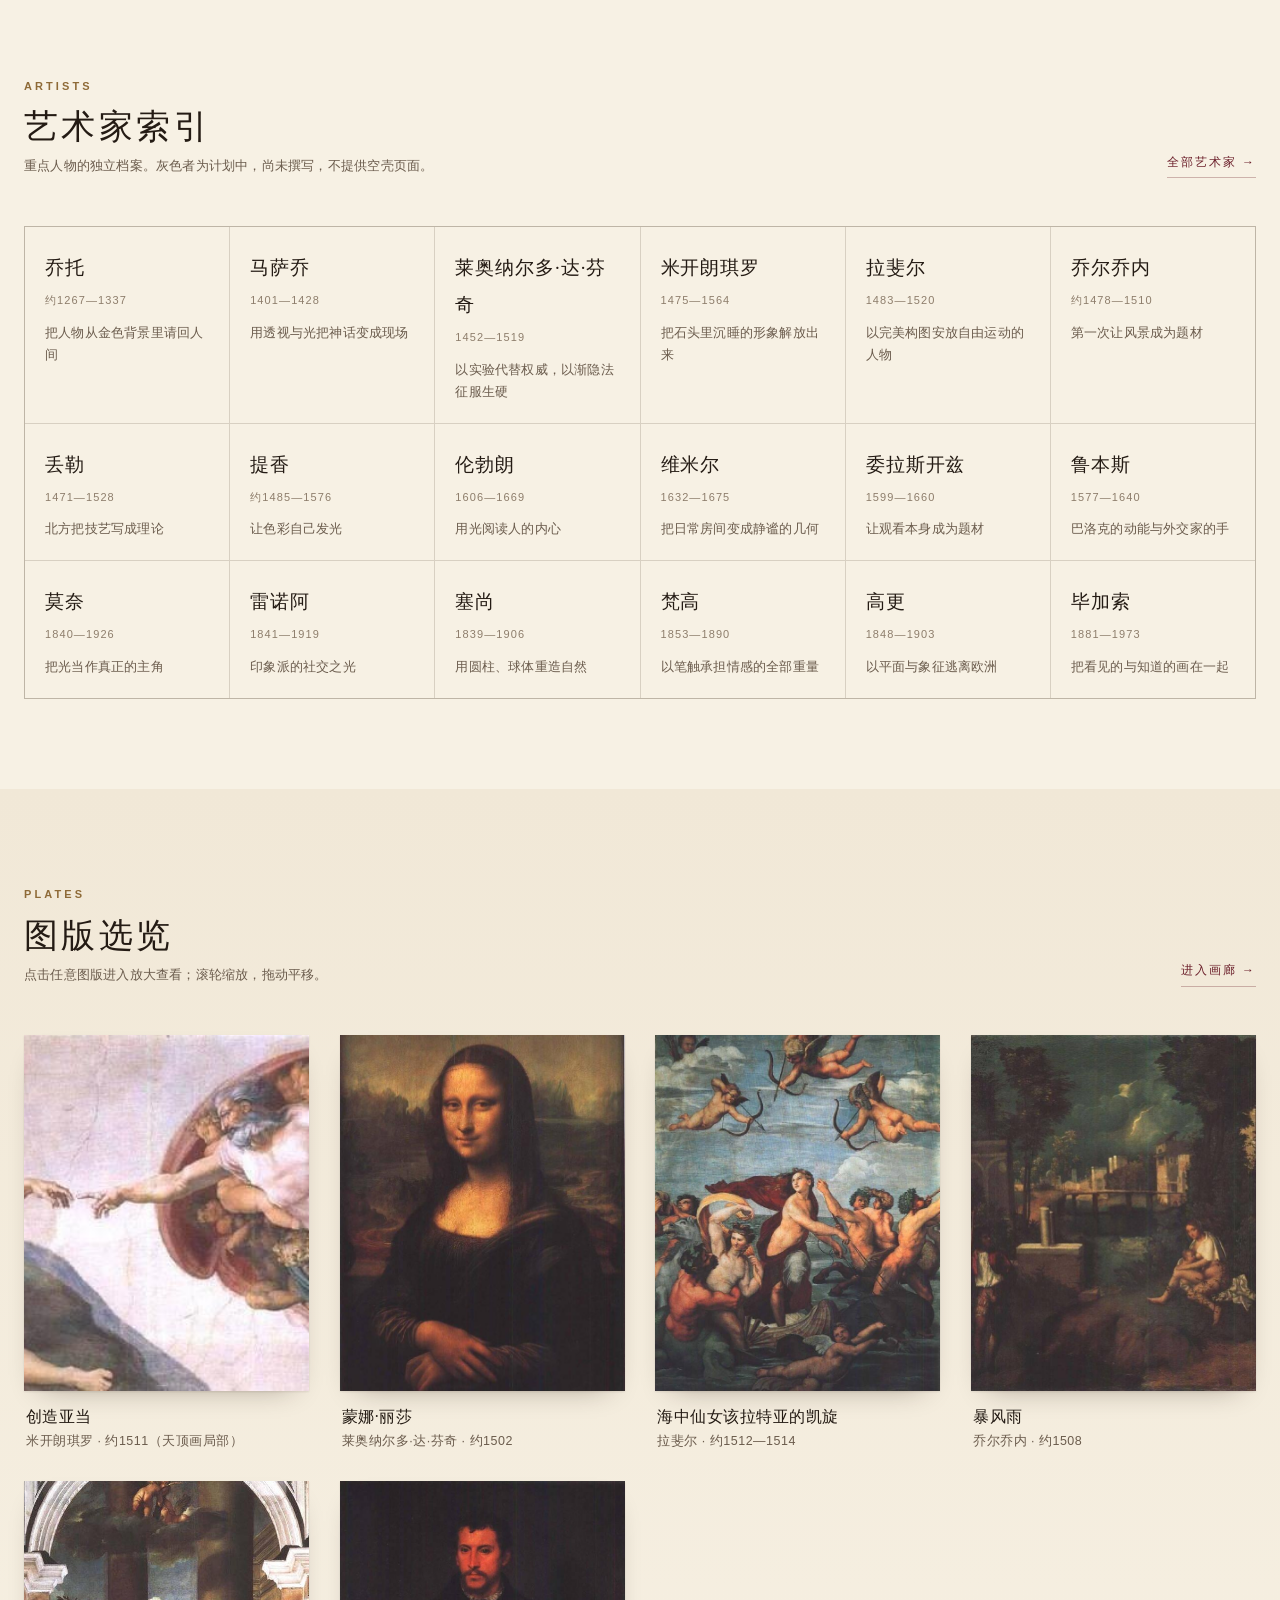
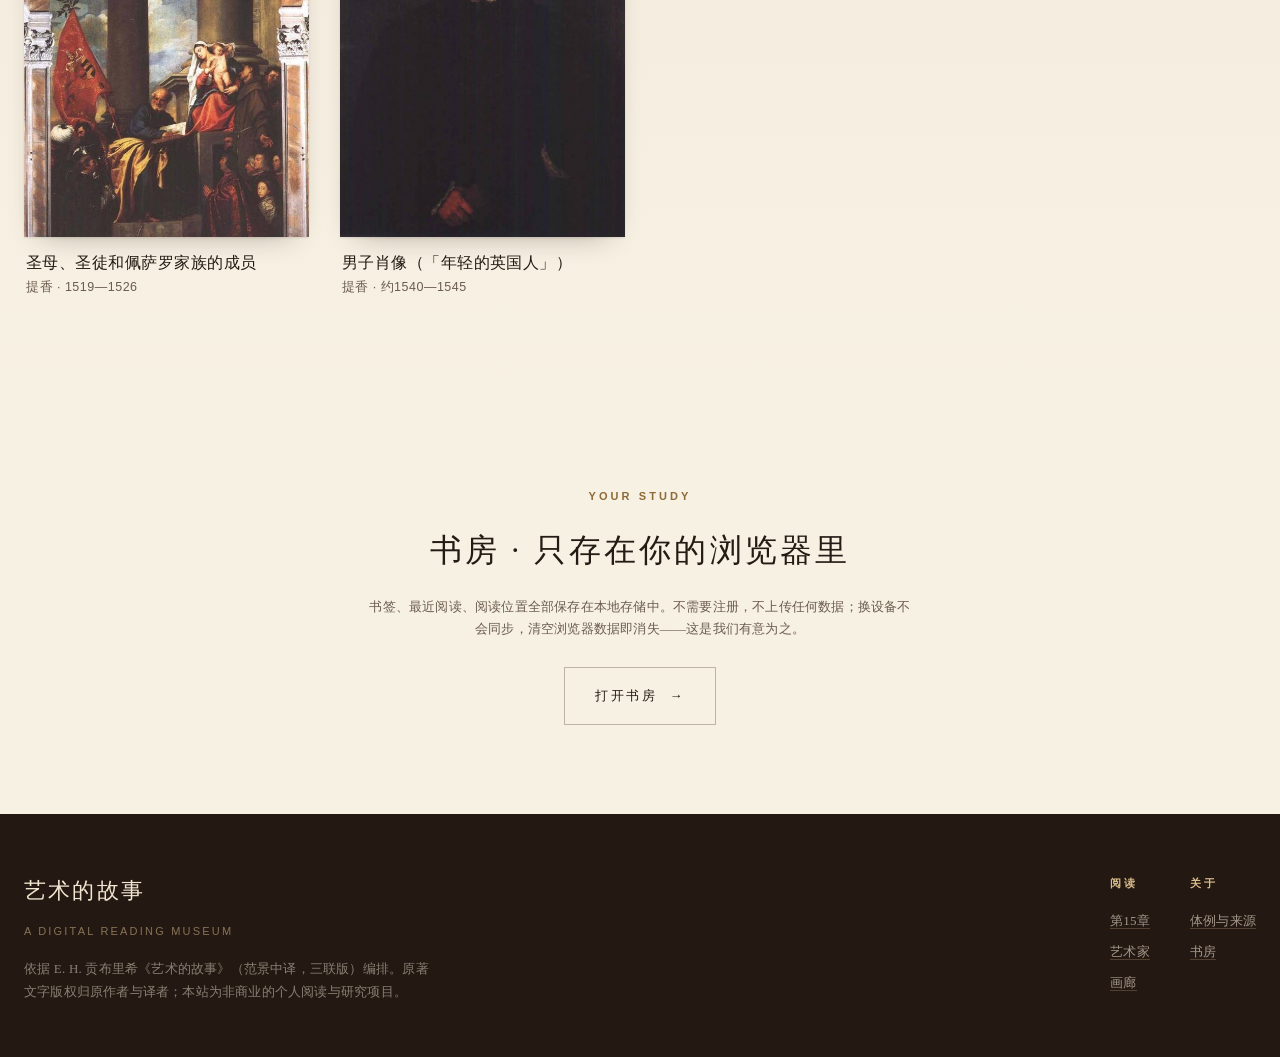
==== commit 8738bd92: "时间轴标记精读/导读" ====
--- a/index.html
+++ b/index.html
@@ -62,7 +62,7 @@
       <div>
         <p class="eyebrow">Chronology</p>
         <h2>二十八章的时间轴</h2>
-        <p class="small">章名与副题照录原著目录；分卷分组与年代区间为编者所加，便于导航。深色圆点表示该章已开放深度阅读。</p>
+        <p class="small">章名与副题照录原著目录；分卷分组与年代区间为编者所加，便于导航。标记「精读」的两章（15、16）含原著逐字引文与逐段分析；其余二十六章为导读，每章约千五百字。</p>
       </div>
       <a class="sec-link" href="read.html?id=15">从第15章开始 →</a>
     </div>
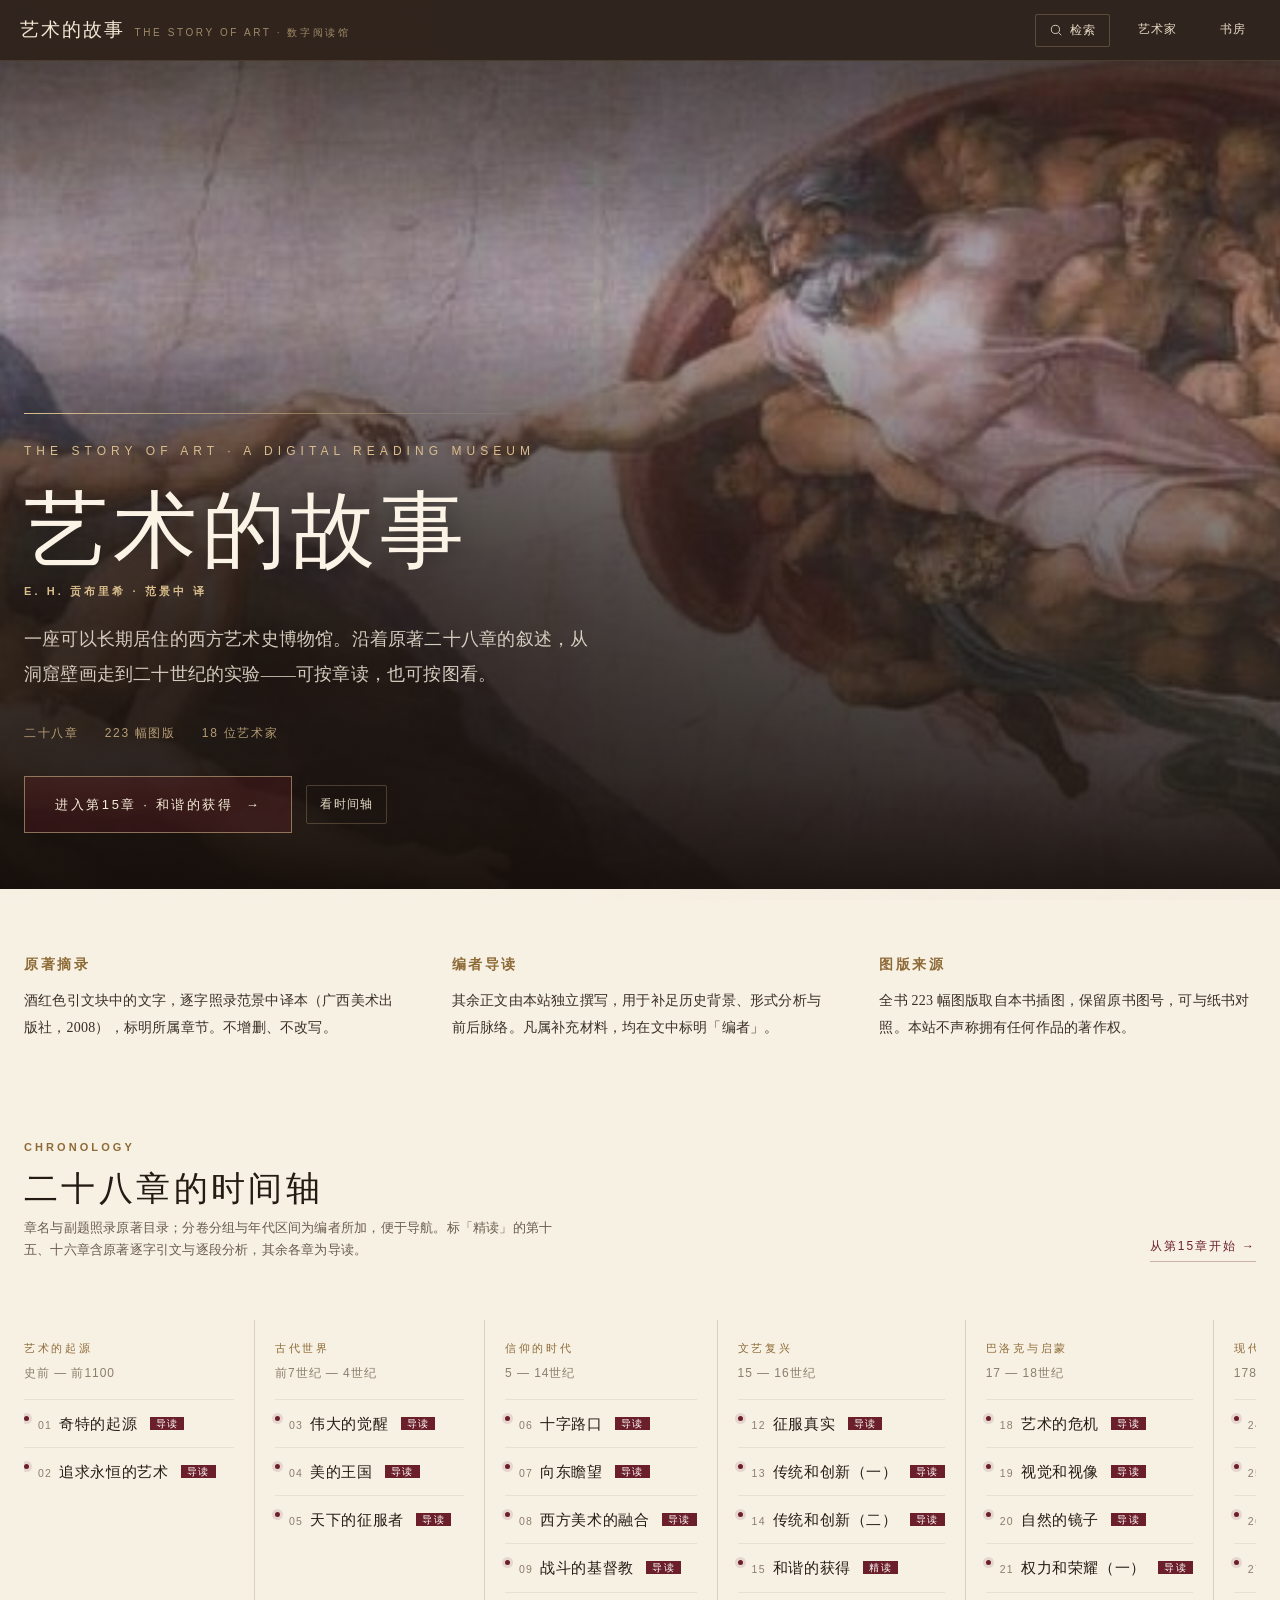
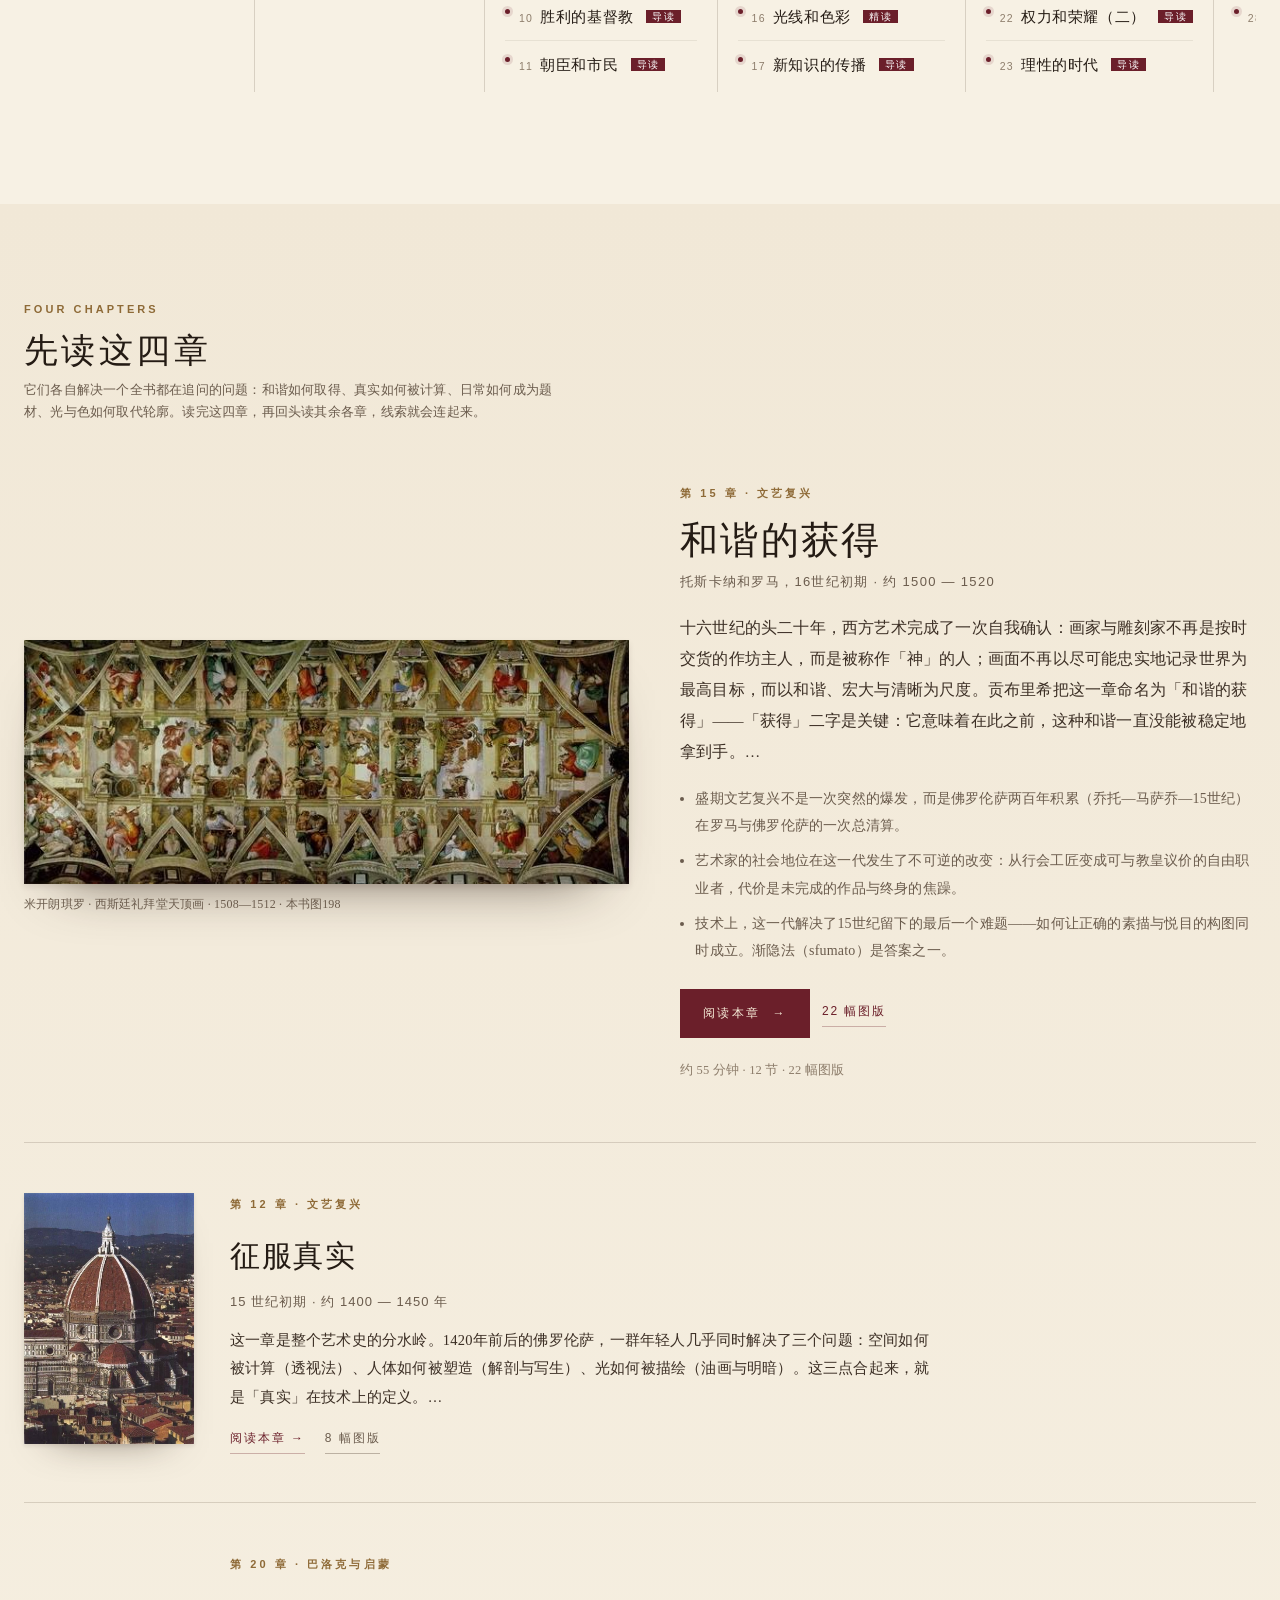
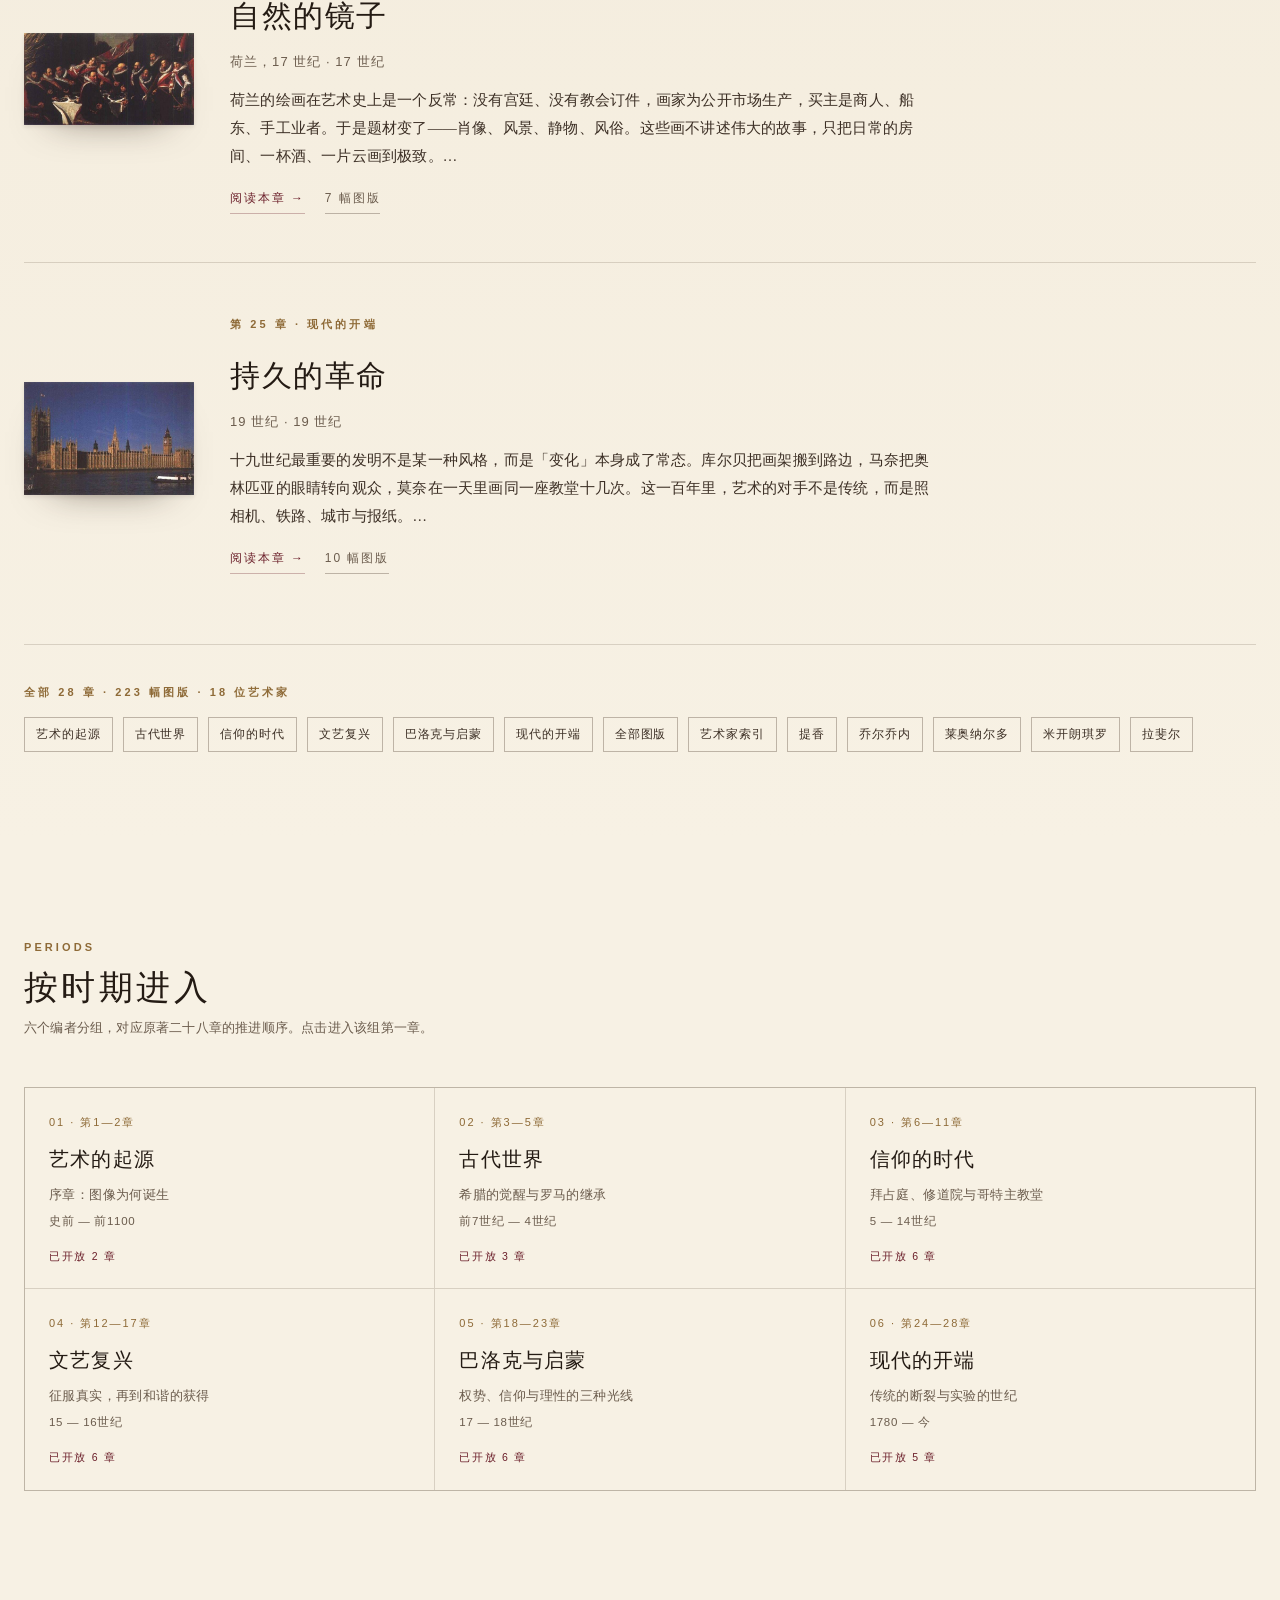
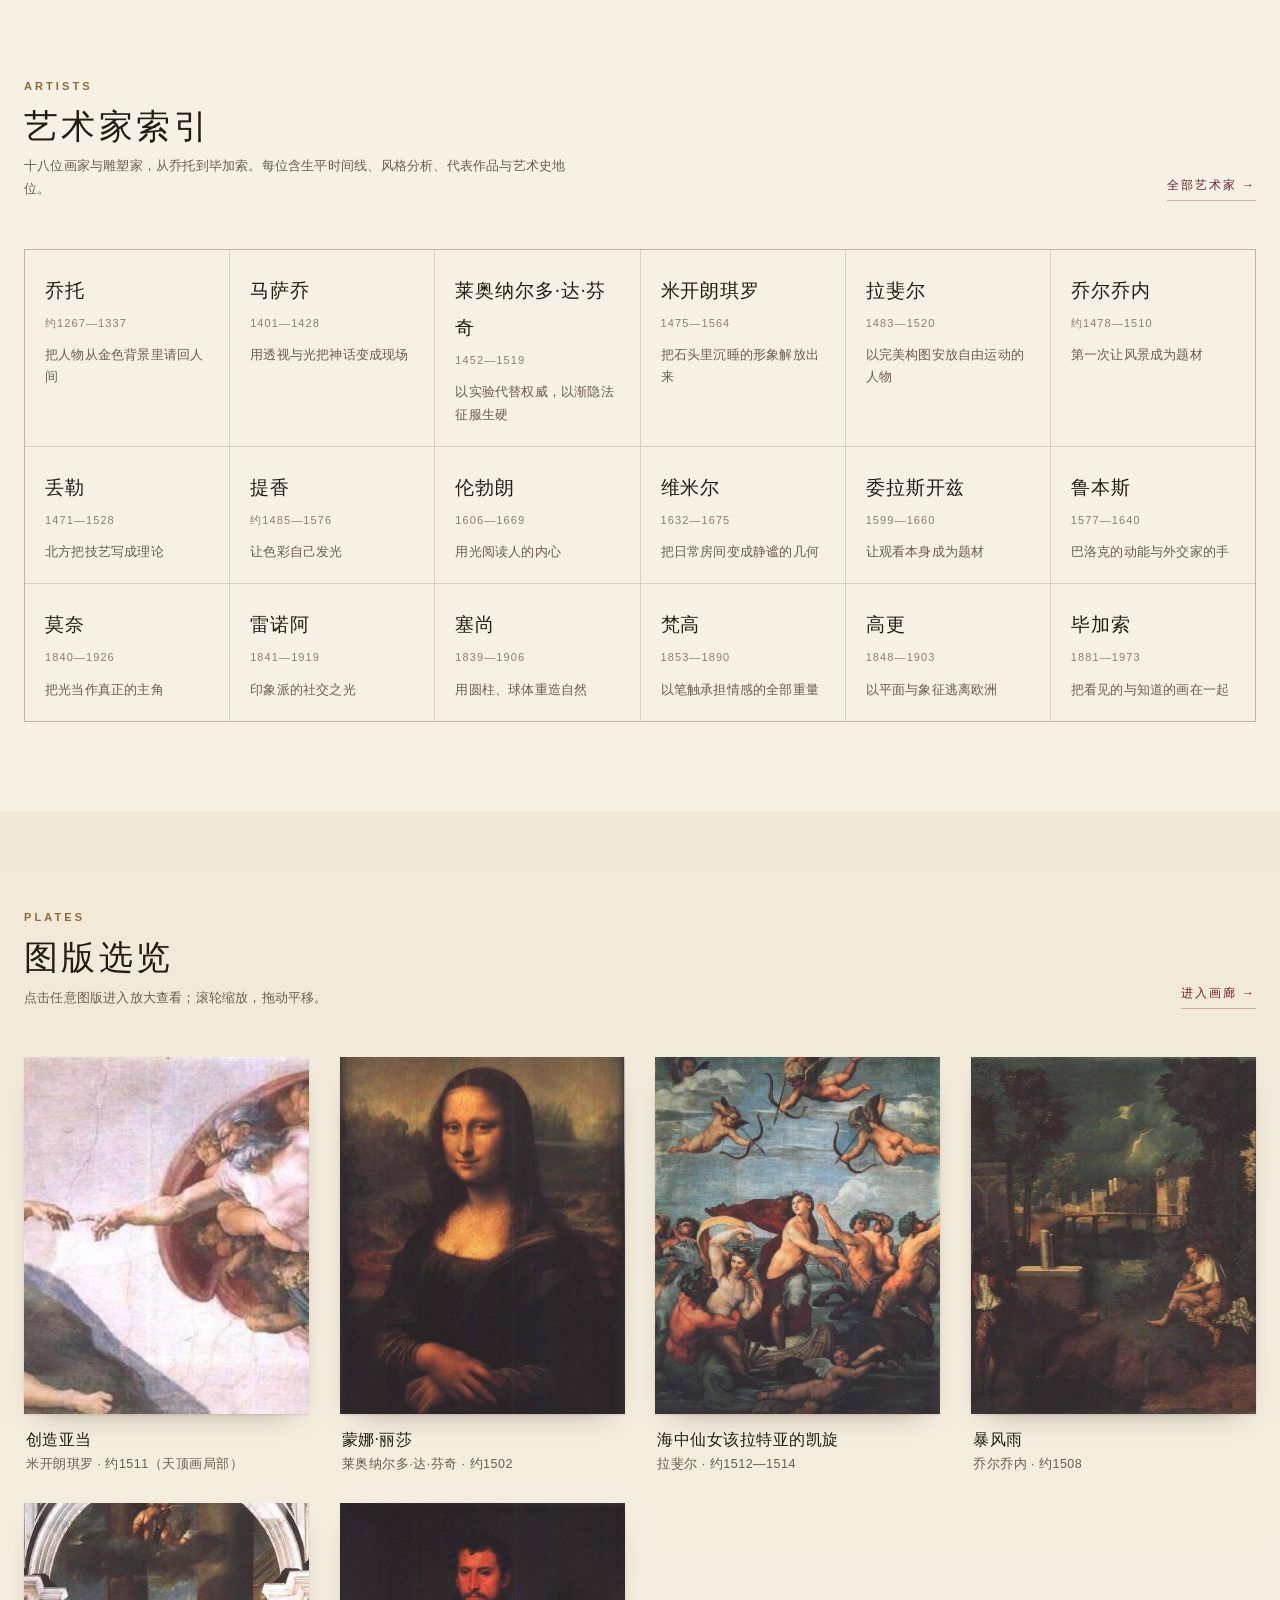
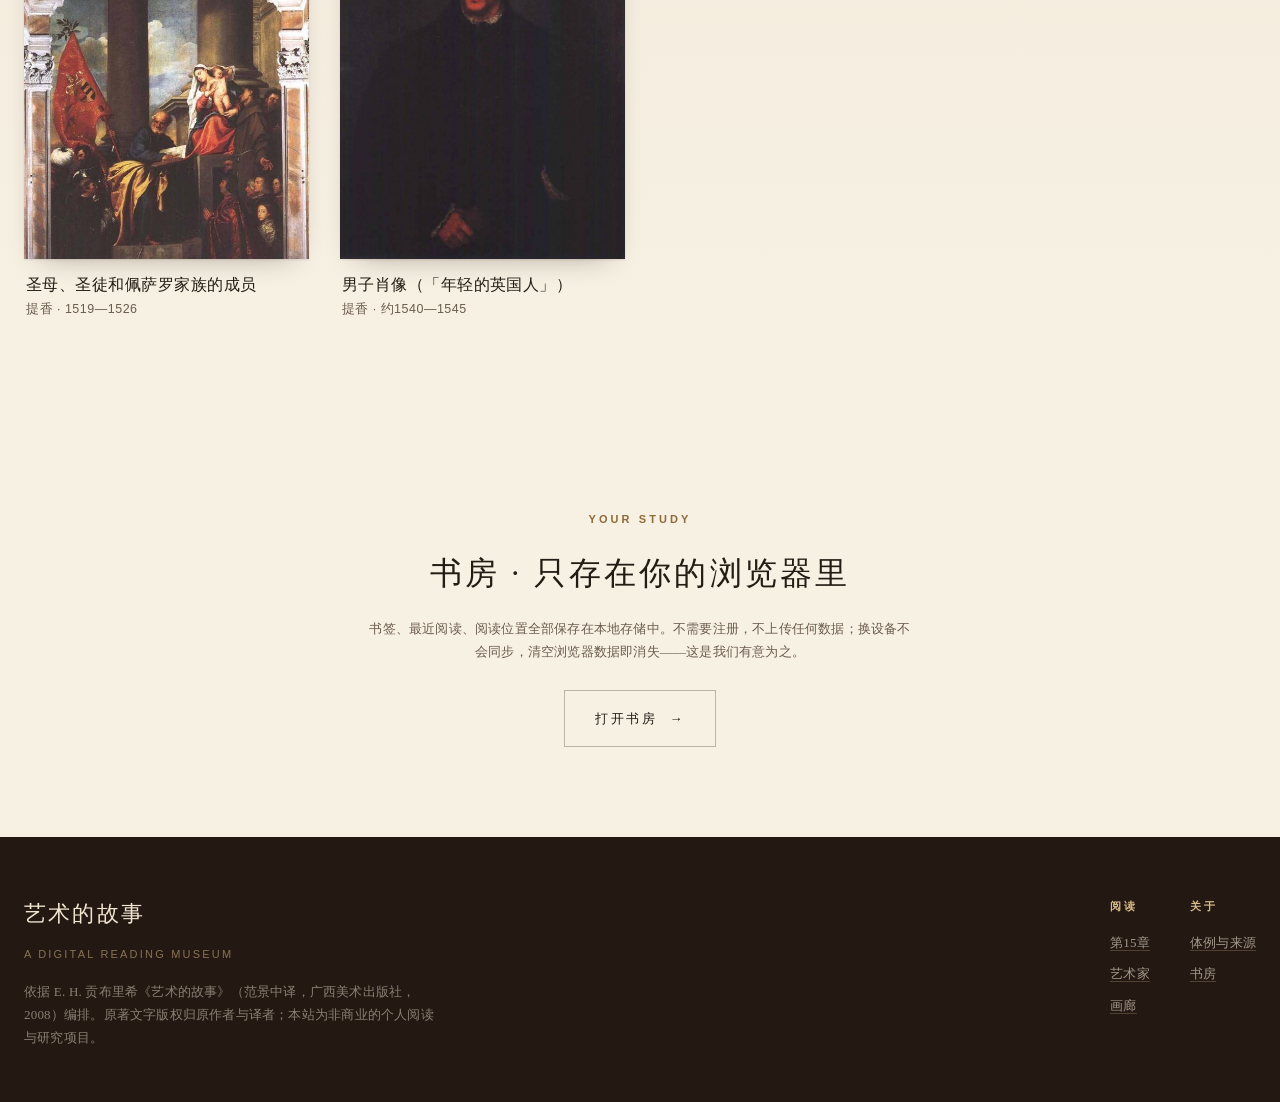
==== commit ff74be68: "修正首页与说明页的文案口吻；时间轴列宽、首字裁切、重复年代等排版问题" ====
--- a/index.html
+++ b/index.html
@@ -4,7 +4,7 @@
 <meta charset="utf-8">
 <meta name="viewport" content="width=device-width,initial-scale=1,viewport-fit=cover">
 <title>艺术的故事 · 西方艺术史数字阅读馆</title>
-<meta name="description" content="以 E. H. 贡布里希《艺术的故事》为骨架的西方艺术史数字阅读馆：原著摘录、编者导读与博物馆图版。">
+<meta name="description" content="以 E. H. 贡布里希《艺术的故事》为骨架的西方艺术史数字阅读馆：原著摘录、编者导读与全书图版。">
 <link rel="icon" href="data:image/svg+xml,%3Csvg xmlns='http://www.w3.org/2000/svg' viewBox='0 0 32 32'%3E%3Crect width='32' height='32' fill='%23241812'/%3E%3Ctext x='16' y='23' font-family='Georgia,serif' font-size='20' fill='%23d9bd8c' text-anchor='middle'%3EA%3C/text%3E%3C/svg%3E">
 <link rel="stylesheet" href="css/style.css">
 </head>
@@ -21,12 +21,12 @@
     <div class="hero__rule"></div>
     <p class="hero__latin">The Story of Art · A Digital Reading Museum</p>
     <h1>艺术的故事</h1>
-    <p class="eyebrow eyebrow--light" style="margin:0 0 20px">E. H. 贡布里希 · 范景中 译 · 三联版</p>
-    <p class="hero__lead">一座可以长期居住的西方艺术史博物馆。沿着原著二十八章的叙述，从洞窟壁画走到二十世纪的实验——二十八章全部写完：正文、图版展签、艺术家档案齐备，可按章读，也可按图看。</p>
+    <p class="eyebrow eyebrow--light" style="margin:0 0 20px">E. H. 贡布里希 · 范景中 译</p>
+    <p class="hero__lead">一座可以长期居住的西方艺术史博物馆。沿着原著二十八章的叙述，从洞窟壁画走到二十世纪的实验——可按章读，也可按图看。</p>
     <div class="hero__meta">
-      <span>艺术史 28 章</span>
-      <span>28 章 · 全部开放</span>
-      <span>图版取自本书插图</span>
+      <span>二十八章</span>
+      <span>223 幅图版</span>
+      <span>18 位艺术家</span>
     </div>
     <div style="margin-top:30px;display:flex;gap:14px;flex-wrap:wrap;align-items:center">
       <a class="cta" href="read.html?id=15">进入第15章 · 和谐的获得 <span class="cta__arrow">→</span></a>
@@ -41,7 +41,7 @@
     <div class="colophon">
       <div>
         <h3>原著摘录</h3>
-        <p>酒红色引文块中的文字，逐字照录三联版（广西美术出版社，2008）范景中译本，标明所属章节。不增删、不改写。</p>
+        <p>酒红色引文块中的文字，逐字照录范景中译本（广西美术出版社，2008），标明所属章节。不增删、不改写。</p>
       </div>
       <div>
         <h3>编者导读</h3>
@@ -49,7 +49,7 @@
       </div>
       <div>
         <h3>图版来源</h3>
-        <p>全部图版取自本书插图，保留原书图号（图186—图207），可与纸书对照。本站不声称拥有任何作品的著作权。</p>
+        <p>全书 223 幅图版取自本书插图，保留原书图号，可与纸书对照。本站不声称拥有任何作品的著作权。</p>
       </div>
     </div>
   </div>
@@ -62,7 +62,7 @@
       <div>
         <p class="eyebrow">Chronology</p>
         <h2>二十八章的时间轴</h2>
-        <p class="small">章名与副题照录原著目录；分卷分组与年代区间为编者所加，便于导航。标记「精读」的两章（15、16）含原著逐字引文与逐段分析；其余二十六章为导读，每章约千五百字。</p>
+        <p class="small">章名与副题照录原著目录；分卷分组与年代区间为编者所加，便于导航。标「精读」的第十五、十六章含原著逐字引文与逐段分析，其余各章为导读。</p>
       </div>
       <a class="sec-link" href="read.html?id=15">从第15章开始 →</a>
     </div>
@@ -70,14 +70,14 @@
   </div>
 </section>
 
-<!-- ============ 已开放 ============ -->
+<!-- ============ 四章精读 ============ -->
 <section class="section section--tint">
   <div class="wrap">
     <div class="sec-head">
       <div>
-        <p class="eyebrow">Now Reading</p>
-        <h2>正在开放的时期</h2>
-        <p class="small">先写完一章，再开下一章。二十八章现在全部写完：每章有历史背景、风格分析、作品细读与前后时代的关联，不写只有三句简介的空壳。</p>
+        <p class="eyebrow">Four Chapters</p>
+        <h2>先读这四章</h2>
+        <p class="small">它们各自解决一个全书都在追问的问题：和谐如何取得、真实如何被计算、日常如何成为题材、光与色如何取代轮廓。读完这四章，再回头读其余各章，线索就会连起来。</p>
       </div>
     </div>
     <div id="openChapter"></div>
@@ -119,7 +119,7 @@
       <div>
         <p class="eyebrow">Artists</p>
         <h2>艺术家索引</h2>
-        <p class="small">重点人物的独立档案。灰色者为计划中，尚未撰写，不提供空壳页面。</p>
+        <p class="small">十八位画家与雕塑家，从乔托到毕加索。每位含生平时间线、风格分析、代表作品与艺术史地位。</p>
       </div>
       <a class="sec-link" href="artists.html">全部艺术家 →</a>
     </div>
@@ -157,7 +157,7 @@
     <div>
       <div class="foot__t">艺术的故事</div>
       <div class="foot__s">A DIGITAL READING MUSEUM</div>
-      <p class="small" style="color:rgba(240,229,211,.5);max-width:26rem;margin-top:16px">依据 E. H. 贡布里希《艺术的故事》（范景中译，三联版）编排。原著文字版权归原作者与译者；本站为非商业的个人阅读与研究项目。</p>
+      <p class="small" style="color:rgba(240,229,211,.5);max-width:26rem;margin-top:16px">依据 E. H. 贡布里希《艺术的故事》（范景中译，广西美术出版社，2008）编排。原著文字版权归原作者与译者；本站为非商业的个人阅读与研究项目。</p>
     </div>
     <div style="display:flex;gap:40px;flex-wrap:wrap;font-size:13px;line-height:2.4">
       <div>
